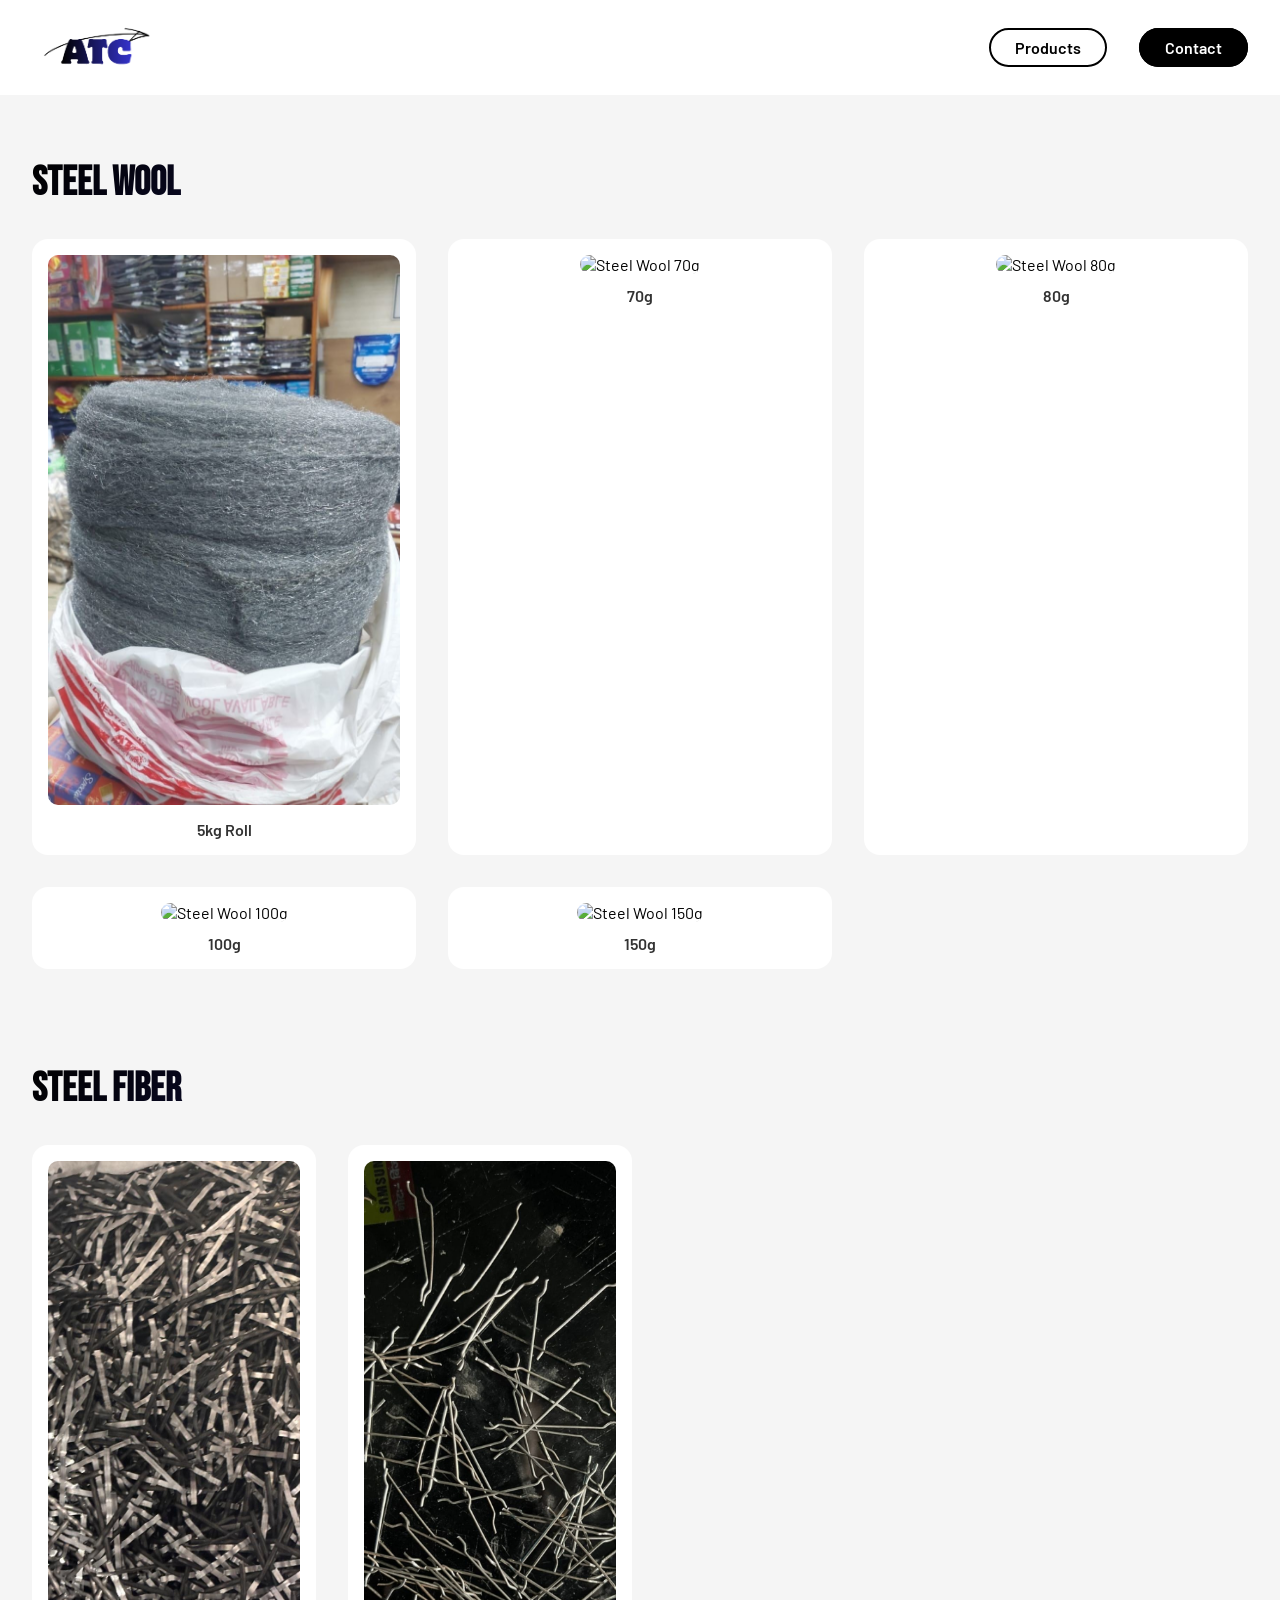
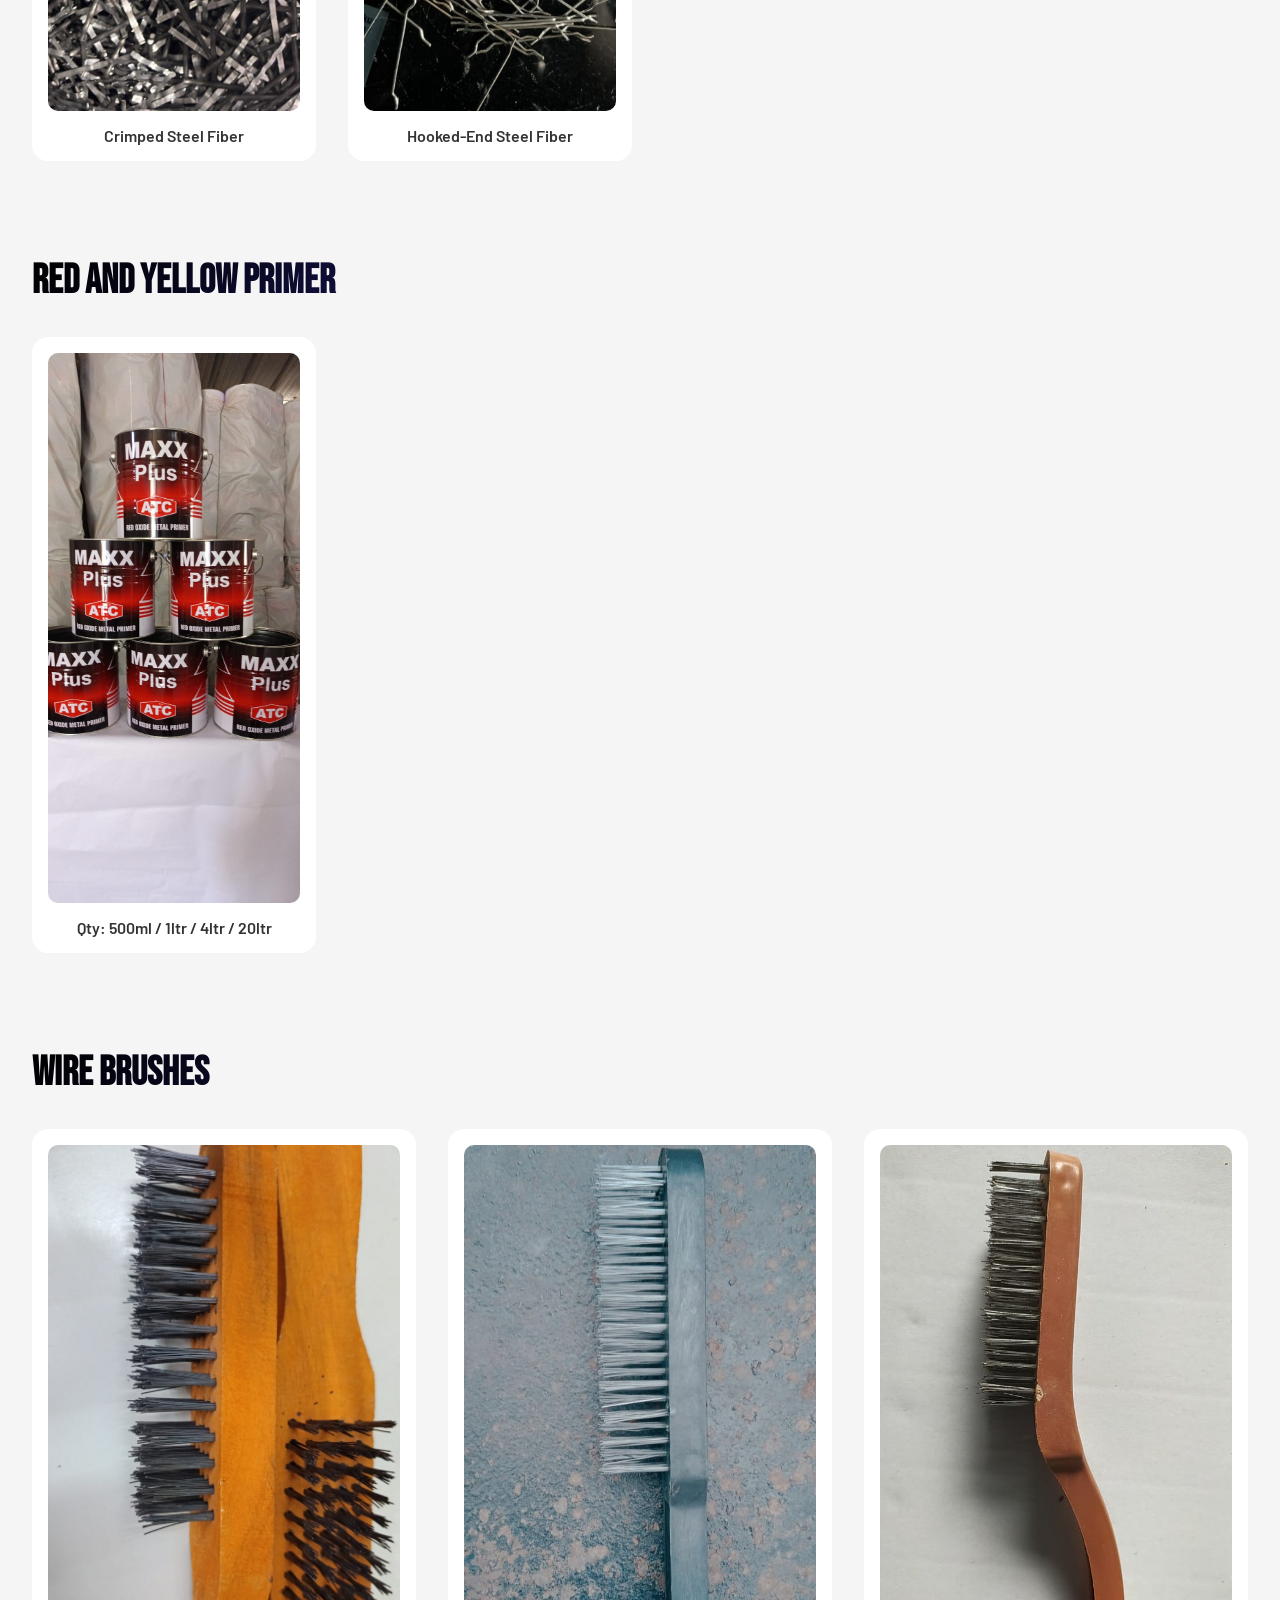
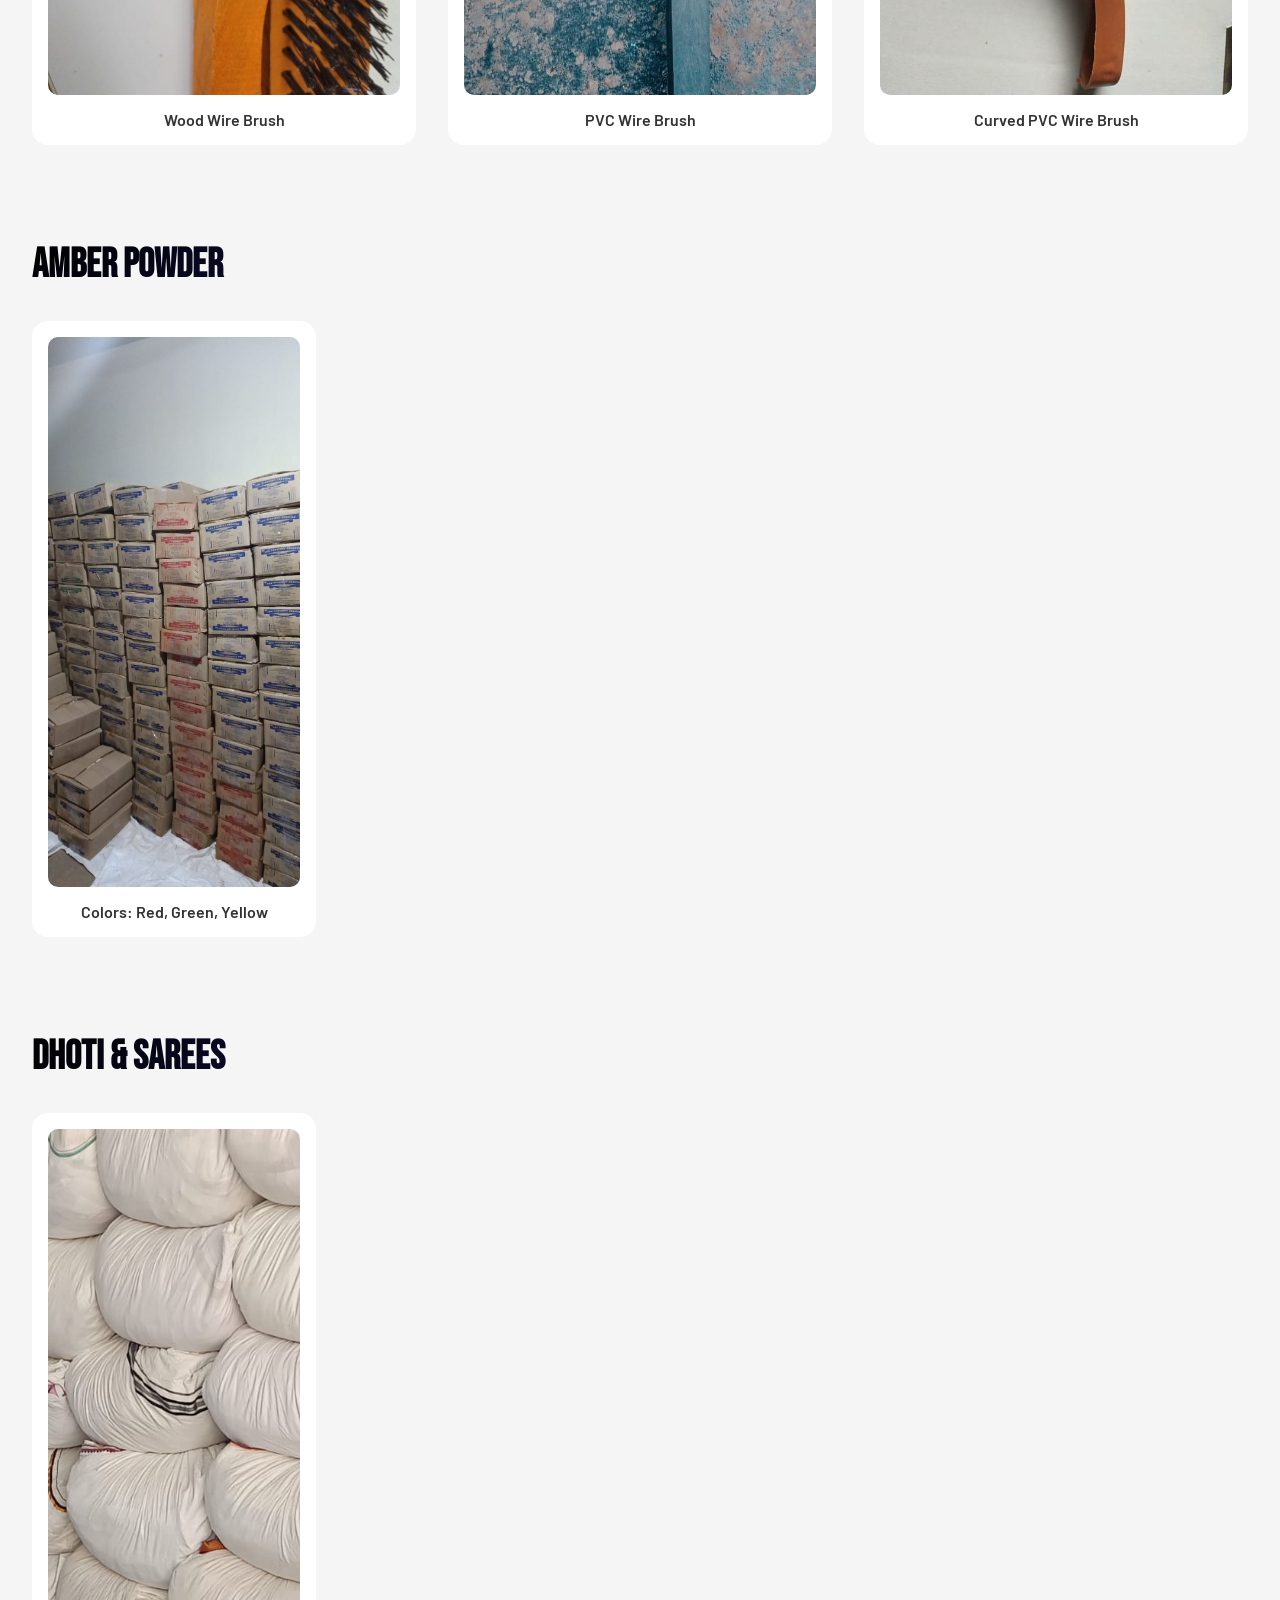
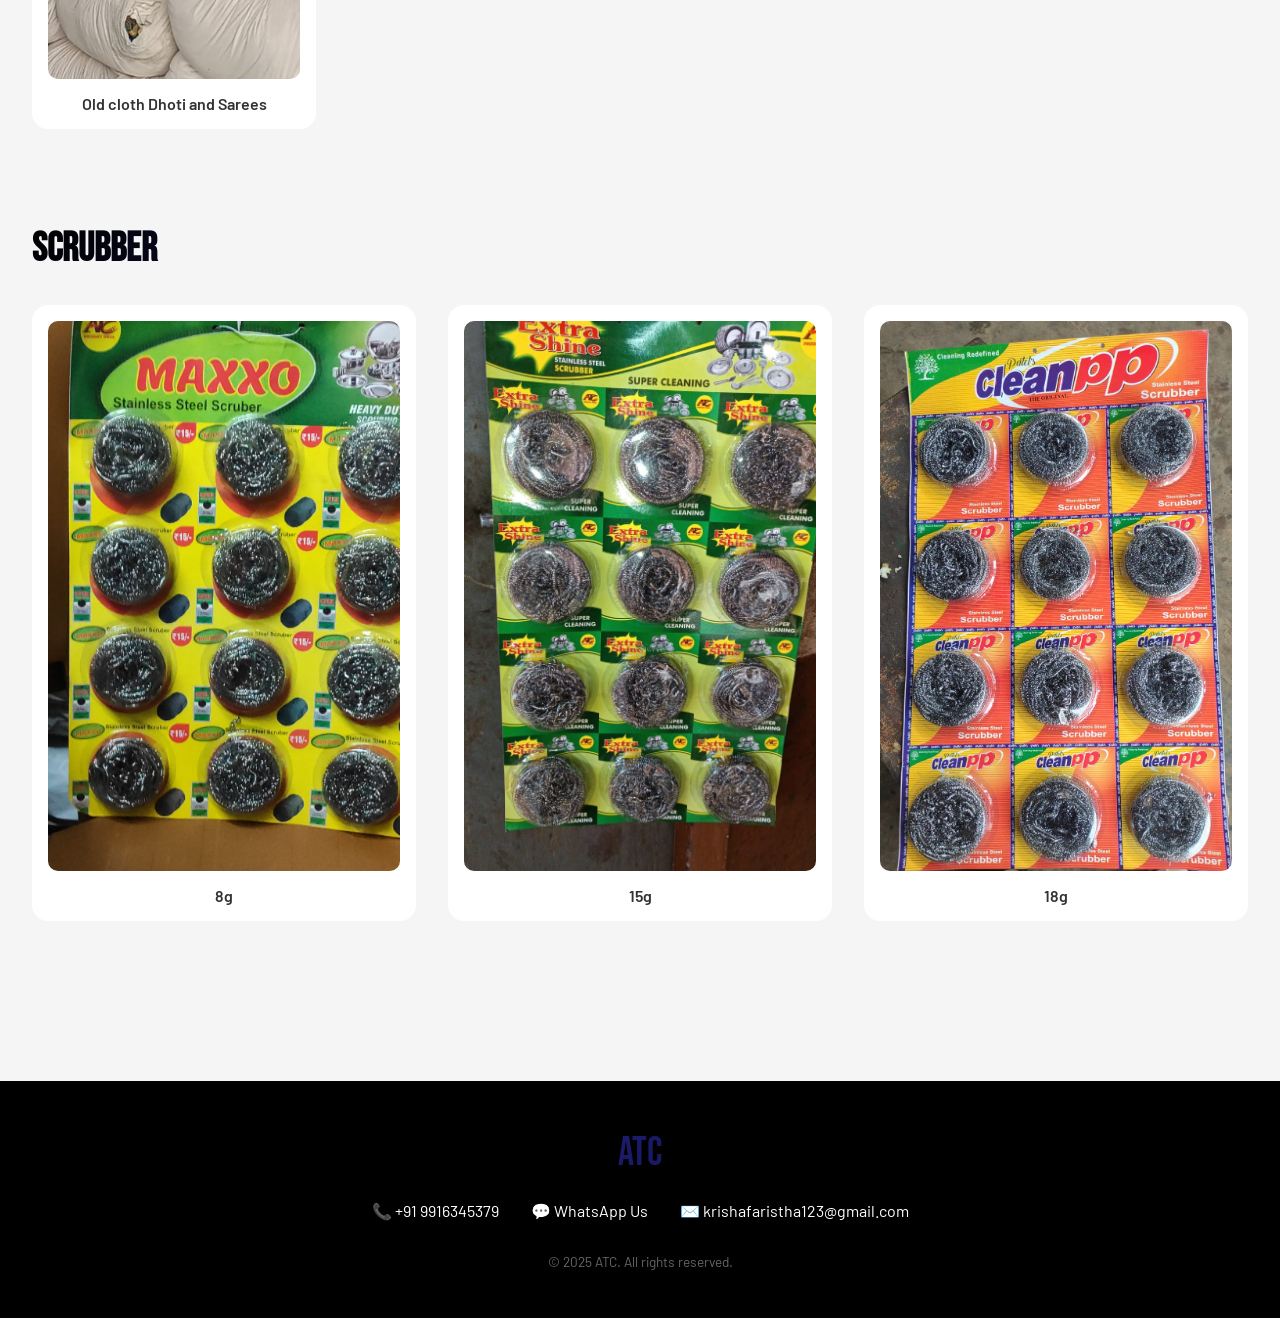
==== products/index.html @ 386e21ae "Clean URLs and SEO meta tags" ====
<!DOCTYPE html>
<html lang="en">
<head>
  <meta charset="UTF-8">
  <meta name="viewport" content="width=device-width, initial-scale=1.0">

  <!-- Primary SEO -->
  <title>ATC Products - Steel Wool, Steel Fiber, Scrubbers & More | Bengaluru</title>
  <meta name="description" content="Browse ATC's full product catalogue — steel wool (70g to 5kg), crimped and hooked-end steel fiber, scrubbers, wire brushes, primer and more. Manufacturer and supplier based in Bengaluru, India.">
  <meta name="keywords" content="steel wool 5kg roll, steel wool 70g, crimped steel fiber Bengaluru, hooked end steel fiber India, scrubber supplier, wire brush manufacturer Bengaluru, red yellow primer India, amber powder, ATC products">
  <meta name="author" content="ATC Bengaluru">
  <meta name="robots" content="index, follow">

  <!-- Open Graph -->
  <meta property="og:title" content="ATC Products - Steel Wool, Steel Fiber & Industrial Supplies">
  <meta property="og:description" content="Full product catalogue from ATC Bengaluru — steel wool, steel fiber, scrubbers, wire brushes, primer and more.">
  <meta property="og:type" content="website">
  <meta property="og:locale" content="en_IN">

  <!-- Fonts -->
  <link href="https://fonts.googleapis.com/css2?family=Barlow:wght@400;600&family=Bebas+Neue&display=swap" rel="stylesheet">
  <link rel="stylesheet" href="../mainstyle.css">
</head>
<body>

  <nav class="navbar">
    <a href="/" class="logo-link">
      <img src="../assests/images/atcss.png" alt="ATC Bengaluru Logo" class="logo">
    </a>
    <ul class="nav-links">
      <li><a href="/products/" class="outline-btn">Products</a></li>
      <li><a href="/#footer" class="contact-btn">Contact</a></li>
    </ul>
  </nav>

  <main class="catalogue">

    <!-- STEEL WOOL -->
    <section class="product-section">
      <h2 class="section-title">Steel Wool</h2>
      <div class="product-grid">

        <div class="product-card">
          <img src="../assests/images/SteelWool5kg.jpeg" alt="Steel Wool 5kg Roll Bengaluru">
          <p>5kg Roll</p>
        </div>

        <div class="product-card">
          <img src="../assests/images/steel70g.jpeg" alt="Steel Wool 70g">
          <p>70g</p>
        </div>

        <div class="product-card">
          <img src="../assests/images/steel80g.jpeg" alt="Steel Wool 80g">
          <p>80g</p>
        </div>

        <div class="product-card">
          <img src="../assests/images/steel100g.jpeg" alt="Steel Wool 100g">
          <p>100g</p>
        </div>

        <div class="product-card">
          <img src="../assests/images/steel150g.jpeg" alt="Steel Wool 150g">
          <p>150g</p>
        </div>

      </div>
    </section>

    <!-- STEEL FIBER -->
    <section class="product-section">
      <h2 class="section-title">Steel Fiber</h2>
      <div class="product-grid fiber-grid">

        <div class="product-card">
          <img src="../assests/images/img3.jpeg" alt="Crimped Steel Fiber Bengaluru">
          <p>Crimped Steel Fiber</p>
        </div>

        <div class="product-card">
          <img src="../assests/images/HookedEnd.jpeg" alt="Hooked-End Steel Fiber India">
          <p>Hooked-End Steel Fiber</p>
        </div>

      </div>
    </section>

    <!-- PRIMER -->
    <section class="product-section">
      <h2 class="section-title">Red and Yellow Primer</h2>
      <div class="product-grid fiber-grid">

        <div class="product-card">
          <img src="../assests/images/Primer.jpeg" alt="Red Yellow Primer 500ml 1ltr 4ltr 20ltr">
          <p>Qty: 500ml / 1ltr / 4ltr / 20ltr</p>
        </div>

      </div>
    </section>

    <!-- WIRE BRUSHES -->
    <section class="product-section">
      <h2 class="section-title">Wire Brushes</h2>
      <div class="product-grid">

        <div class="product-card">
          <img src="../assests/images/WoodWireBrush.jpeg" alt="Wood Wire Brush India">
          <p>Wood Wire Brush</p>
        </div>

        <div class="product-card">
          <img src="../assests/images/PVCBrush.jpeg" alt="PVC Wire Brush Bengaluru">
          <p>PVC Wire Brush</p>
        </div>

        <div class="product-card">
          <img src="../assests/images/PvcCurve.jpeg" alt="Curved PVC Wire Brush">
          <p>Curved PVC Wire Brush</p>
        </div>

      </div>
    </section>

    <!-- AMBER POWDER -->
    <section class="product-section">
      <h2 class="section-title">Amber Powder</h2>
      <div class="product-grid fiber-grid">

        <div class="product-card">
          <img src="../assests/images/WhatsApp Image 2026-04-05 at 11.07.22 PM.jpeg" alt="Amber Powder Red Green Yellow">
          <p>Colors: Red, Green, Yellow</p>
        </div>

      </div>
    </section>

    <!-- DHOTI & SAREES -->
    <section class="product-section">
      <h2 class="section-title">Dhoti & Sarees</h2>
      <div class="product-grid fiber-grid">

        <div class="product-card">
          <img src="../assests/images/Dhoti.jpeg" alt="Old Cloth Dhoti and Sarees">
          <p>Old cloth Dhoti and Sarees</p>
        </div>

      </div>
    </section>

    <!-- SCRUBBER -->
    <section class="product-section">
      <h2 class="section-title">Scrubber</h2>
      <div class="product-grid">

        <div class="product-card">
          <img src="../assests/images/Scrubber8g.jpeg" alt="Scrubber 8g">
          <p>8g</p>
        </div>

        <div class="product-card">
          <img src="../assests/images/Scrubber15g.jpeg" alt="Scrubber 15g">
          <p>15g</p>
        </div>

        <div class="product-card">
          <img src="../assests/images/Scrubber18g.jpeg" alt="Scrubber 18g">
          <p>18g</p>
        </div>

      </div>
    </section>

  </main>

  <footer id="footer">
    <div class="footer-content">
      <p class="footer-brand">ATC</p>
      <div class="footer-contacts">
        <a href="tel:+919916345379">📞 +91 9916345379</a>
        <a href="https://wa.me/919916345379">💬 WhatsApp Us</a>
        <a href="mailto:krishafaristha123@gmail.com">✉️ krishafaristha123@gmail.com</a>
      </div>
      <p class="footer-bottom">© 2025 ATC. All rights reserved.</p>
    </div>
  </footer>

</body>
</html>
---- mainstyle.css ----
/* ================================
   BASE
================================ */
* {
  box-sizing: border-box;
  margin: 0;
  padding: 0;
}

body {
  min-height: 100vh;
  display: flex;
  flex-direction: column;
  font-family: 'Barlow', sans-serif;
  background-color: #f5f5f5;
}

/* ================================
   NAVBAR
================================ */
.navbar {
  display: flex;
  align-items: center;
  justify-content: space-between;
  padding: 1rem 2rem;
  position: sticky;
  top: 0;
  background-color: #ffffff;
  z-index: 100;
}

.logo {
  height: 60px;
  width: auto;
}

.nav-links {
  display: flex;
  gap: 2rem;
  list-style: none;
}

.nav-links a {
  text-decoration: none;
  color: #333333;
  font-family: 'Barlow', sans-serif;
  font-size: 1rem;
  font-weight: 600;
}

/* Filled button - Contact */
.nav-links a.contact-btn {
  color: #ffffff;
  background-color: #000000;
  padding: 0.5rem 1.5rem;
  border-radius: 25px;
  border: 2px solid #000000;
  transition: all 0.3s ease;
}

.nav-links a.contact-btn:hover {
  background: linear-gradient(135deg, #000000, #3533cd);
  border-color: #3533cd;
}

.nav-links a.contact-btn:active {
  background: linear-gradient(135deg, #000000, #3533cd);
  border-color: #3533cd;
  transform: scale(0.96);
}

/* Outline button - Products */
.nav-links a.outline-btn {
  color: #000000;
  background: transparent;
  padding: 0.5rem 1.5rem;
  border-radius: 25px;
  border: 2px solid #000000;
  transition: all 0.3s ease;
}

.nav-links a.outline-btn:hover {
  background: linear-gradient(135deg, #000000, #3533cd);
  border-color: #3533cd;
  color: #ffffff;
}

.nav-links a.outline-btn:active {
  transform: scale(0.96);
}

/* ================================
   ABOUT PAGE
================================ */
main {
  flex: 1;
  display: flex;
  align-items: center;
  justify-content: center;
  padding: 4rem 2rem;
}

.about-card {
  background: #ffffff;
  border-radius: 20px;
  padding: 4rem;
  position: relative;
  width: 85%;
}

.about-card::before {
  content: '';
  position: absolute;
  inset: -3px;
  border-radius: 23px;
  background: linear-gradient(135deg, #000000, #3533cd);
  z-index: -1;
}

.about-card h2 {
  font-family: 'Bebas Neue', sans-serif;
  font-size: 4rem;
  letter-spacing: 2px;
  margin-bottom: 2rem;
  background: linear-gradient(135deg, #000000, #3533cd);
  -webkit-background-clip: text;
  -webkit-text-fill-color: transparent;
}

.about-card p {
  font-size: 1.2rem;
  line-height: 2;
  color: #333333;
  margin-bottom: 1.5rem;
}

/* ================================
   PRODUCTS PAGE
================================ */
main.catalogue {
  display: block;
  padding: 4rem 2rem;
}

.product-section {
  margin-bottom: 6rem;
}

.section-title {
  font-family: 'Bebas Neue', sans-serif;
  font-size: 2.5rem;
  margin-bottom: 2rem;
  background: linear-gradient(135deg, #000000, #3533cd);
  -webkit-background-clip: text;
  -webkit-text-fill-color: transparent;
  display: block;
}

/* 3 column grid */
.product-grid {
  display: grid;
  grid-template-columns: repeat(3, 1fr);
  gap: 2rem;
}

/* 2 column grid */
.fiber-grid {
  grid-template-columns: repeat(2, 1fr);
  max-width: 600px;
}

.product-card {
  background: #ffffff;
  border-radius: 16px;
  padding: 1rem;
  text-align: center;
  position: relative;
  transition: transform 0.3s ease;
}

.product-card:hover {
  transform: translateY(-4px);
}

/* Uniform image height */
.product-card img {
  width: 100%;
  height: 550px;
  object-fit: cover;
  border-radius: 10px;
  margin-bottom: 0.75rem;
}

.product-card p {
  font-family: 'Barlow', sans-serif;
  font-weight: 600;
  font-size: 1rem;
  color: #333333;
}

/* ================================
   FOOTER
================================ */
footer {
  background: #000000;
  padding: 3rem 2rem;
  text-align: center;
  color: #ffffff;
}

.footer-brand {
  font-family: 'Bebas Neue', sans-serif;
  font-size: 2.5rem;
  background: linear-gradient(135deg, #3533cd, #000000);
  -webkit-background-clip: text;
  -webkit-text-fill-color: transparent;
  margin-bottom: 1.5rem;
}

.footer-contacts {
  display: flex;
  justify-content: center;
  gap: 2rem;
  flex-wrap: wrap;
  margin-bottom: 2rem;
}

.footer-contacts a {
  color: #ffffff;
  text-decoration: none;
  font-family: 'Barlow', sans-serif;
  font-size: 1rem;
  transition: color 0.3s ease;
}

.footer-contacts a:hover {
  color: #3533cd;
}

.footer-bottom {
  color: #666666;
  font-size: 0.85rem;
  font-family: 'Barlow', sans-serif;
}

/* ================================
   MOBILE
================================ */
@media (max-width: 768px) {

  /* Navbar */
  .navbar {
    padding: 0.75rem 1rem;
  }

  .logo {
    height: 40px;
  }

  .nav-links {
    gap: 0.75rem;
  }

  .nav-links a {
    font-size: 0.9rem;
  }

  .nav-links a.contact-btn,
  .nav-links a.outline-btn {
    padding: 0.4rem 1rem;
    font-size: 0.9rem;
  }

  /* About page */
  main {
    display: block;
    padding: 1.5rem;
  }

  .about-card {
    width: 100%;
    padding: 2rem;
  }

  .about-card h2 {
    font-size: 2.5rem;
  }

  .about-card p {
    font-size: 1rem;
    line-height: 1.8;
  }

  /* Products page */
  main.catalogue {
    padding: 2rem 1rem;
  }

  .product-grid {
    grid-template-columns: 1fr;
  }

  .fiber-grid {
    grid-template-columns: 1fr;
    max-width: 100%;
  }

  /* Footer */
  .footer-contacts {
    flex-direction: column;
    gap: 1rem;
  }

}
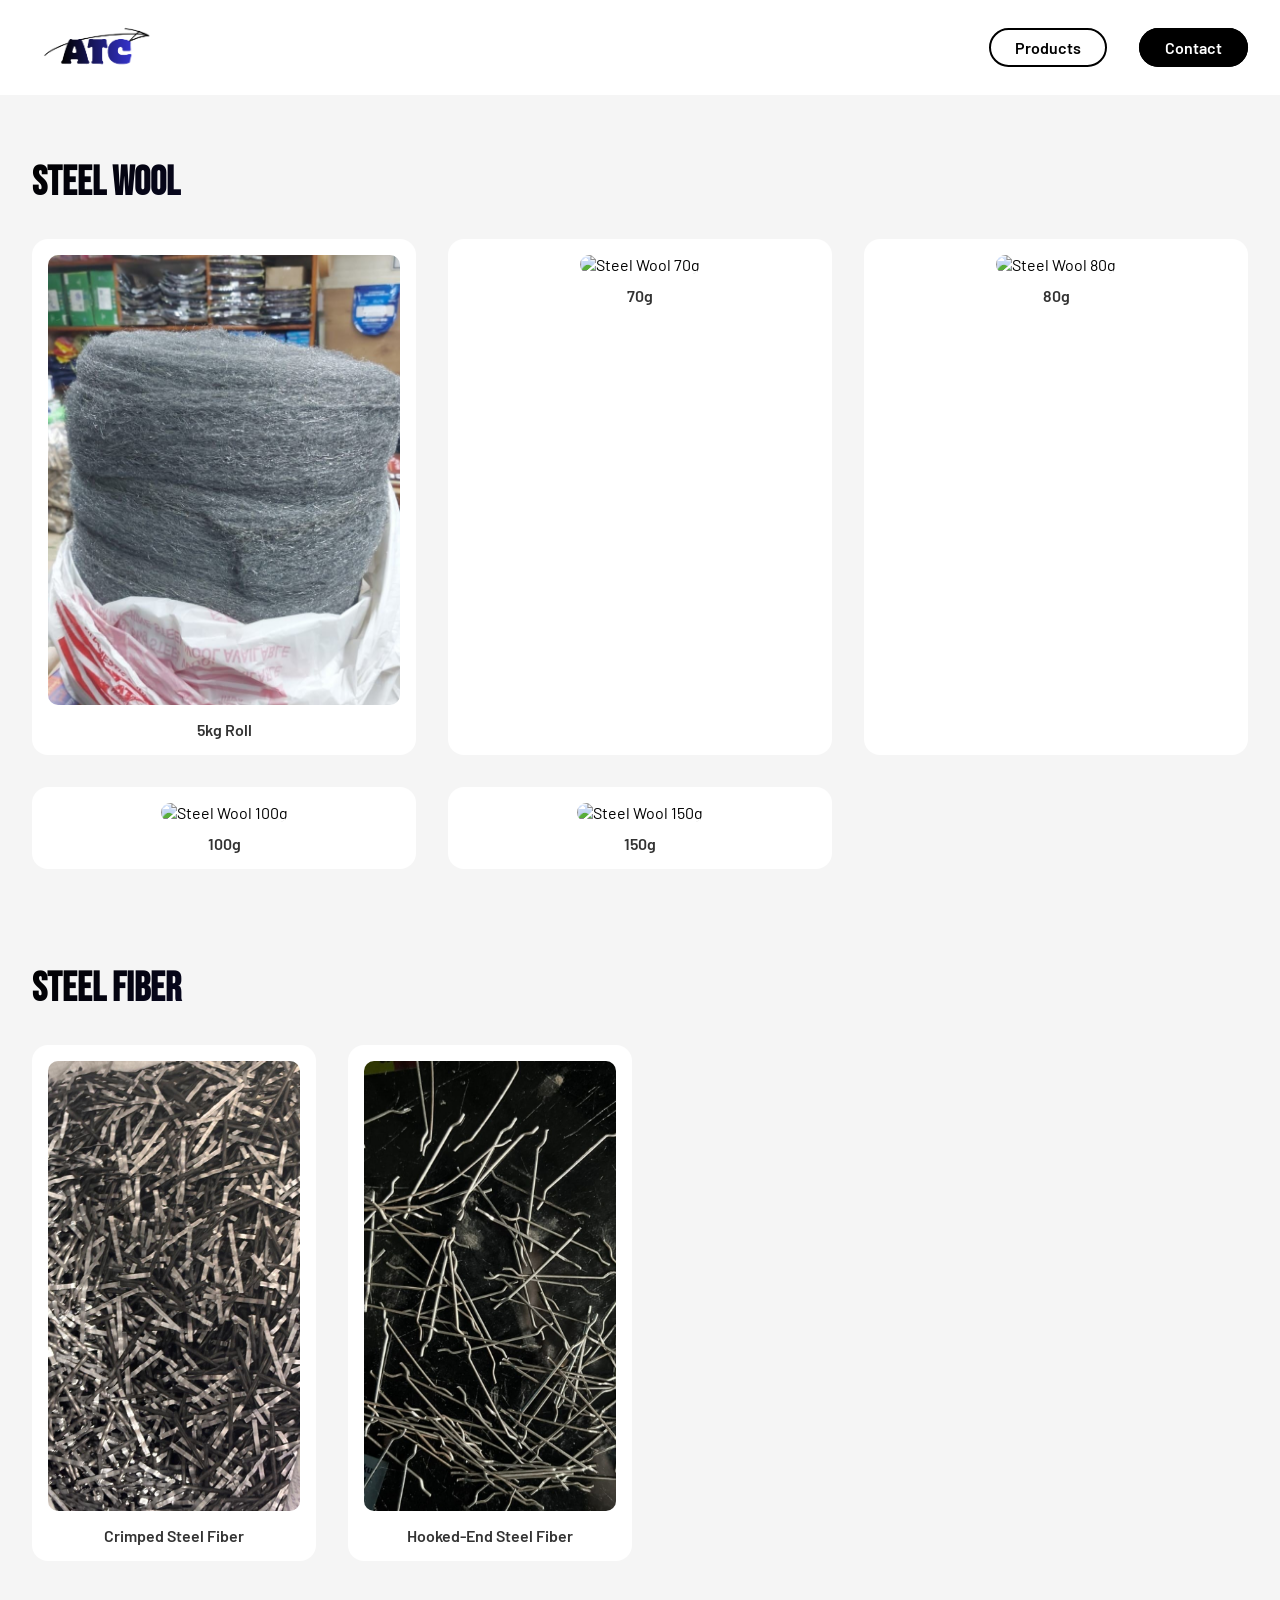
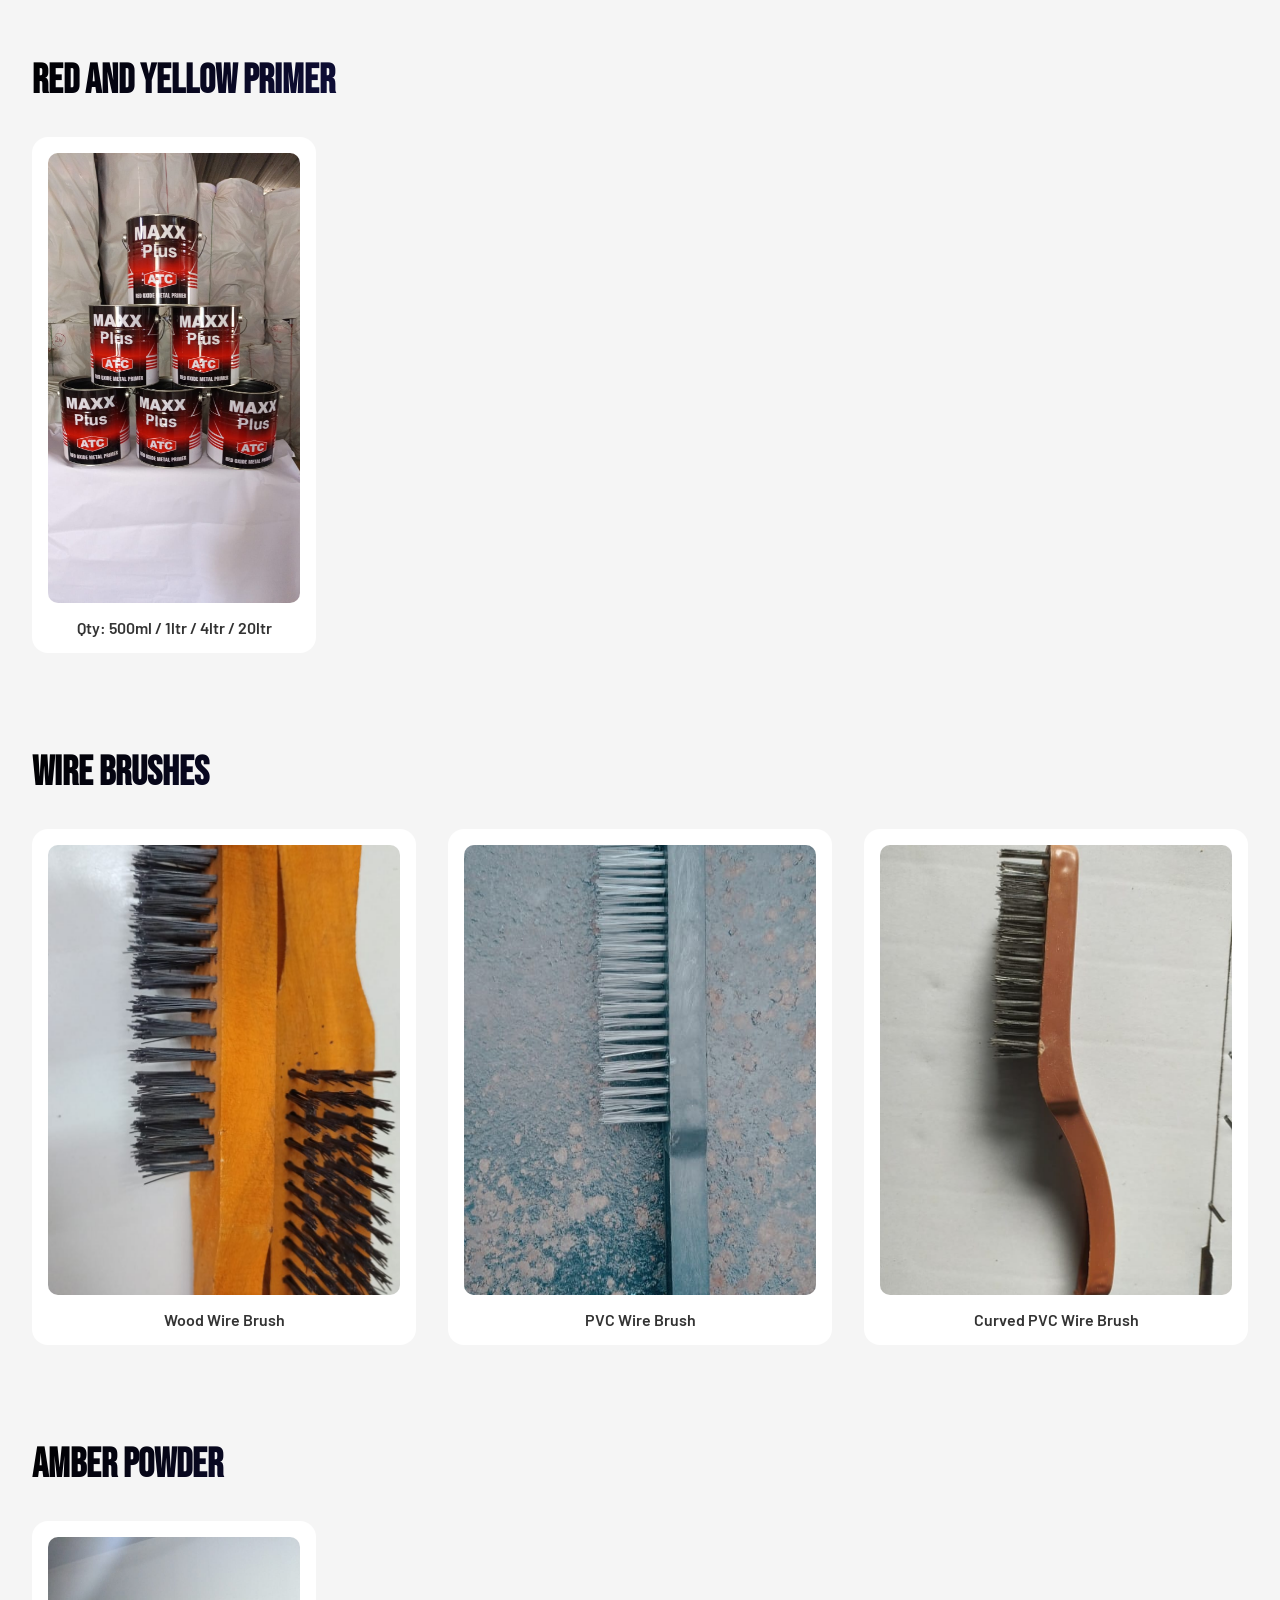
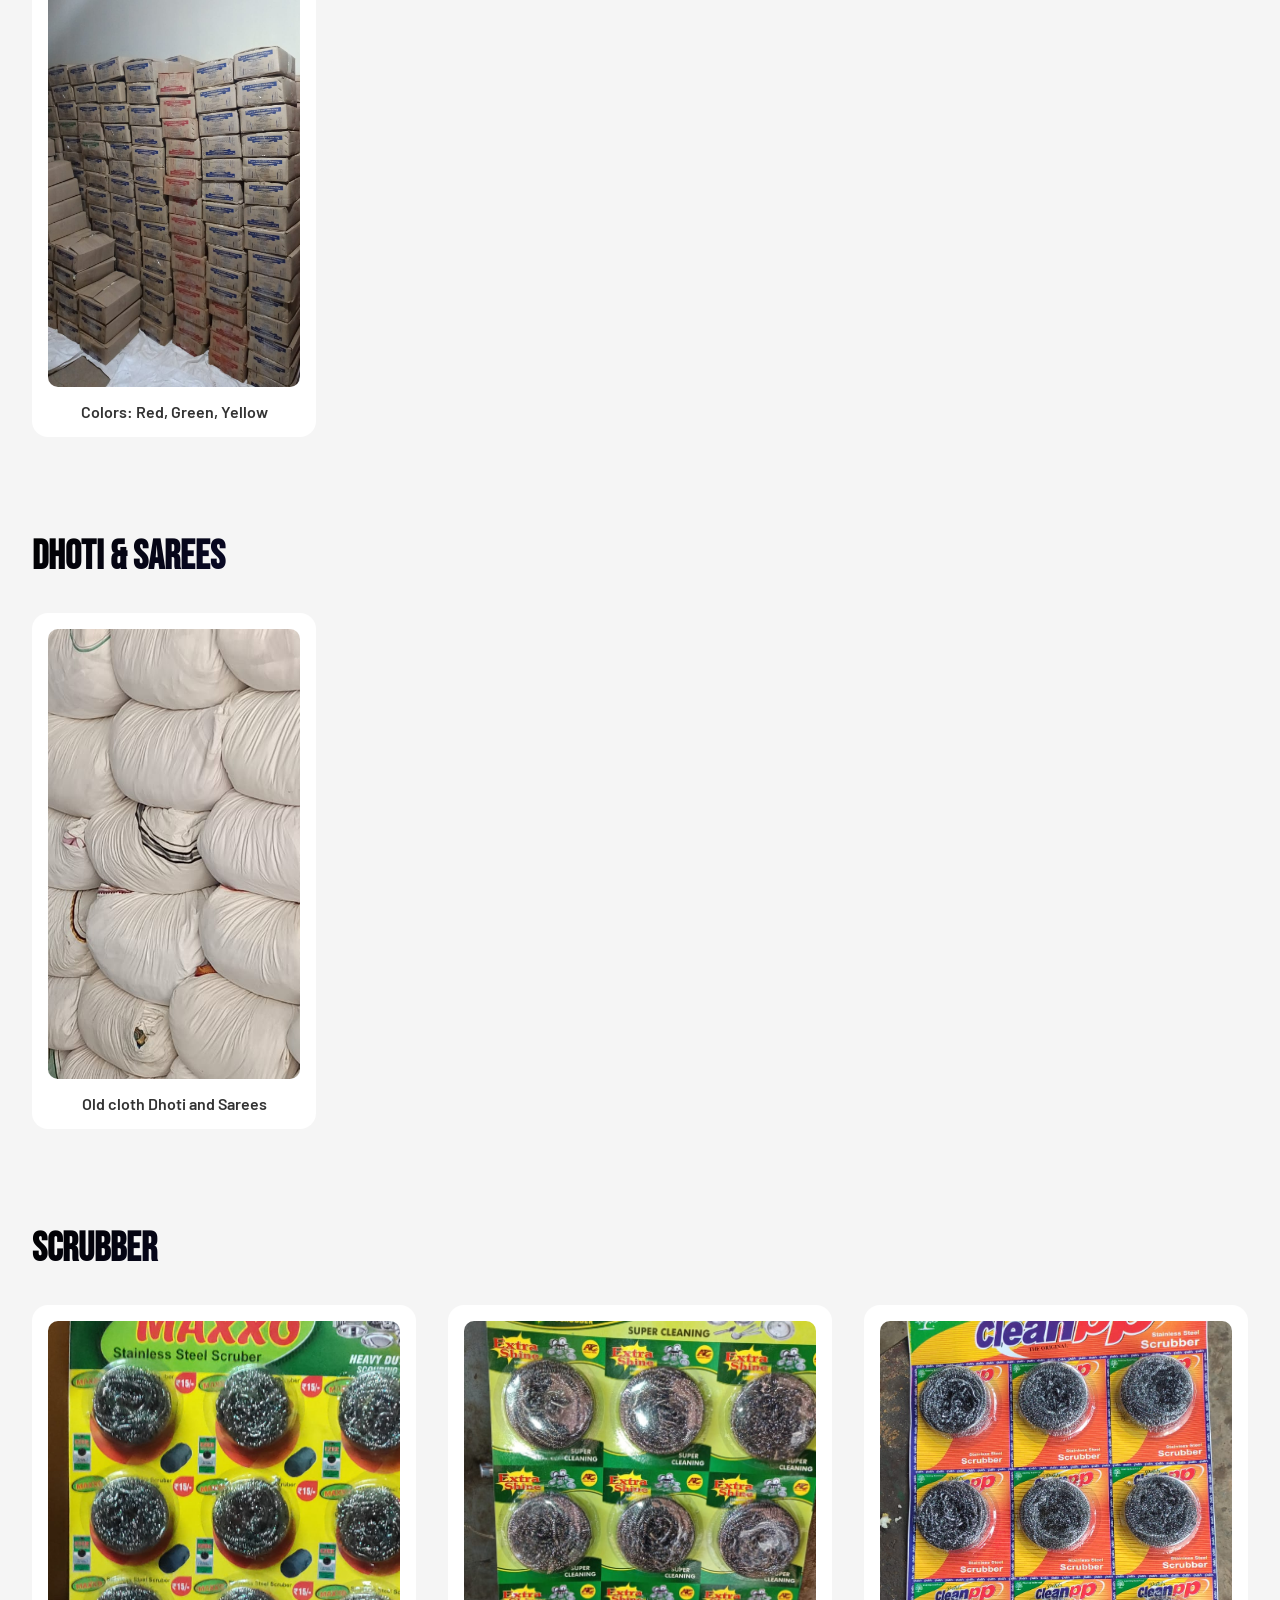
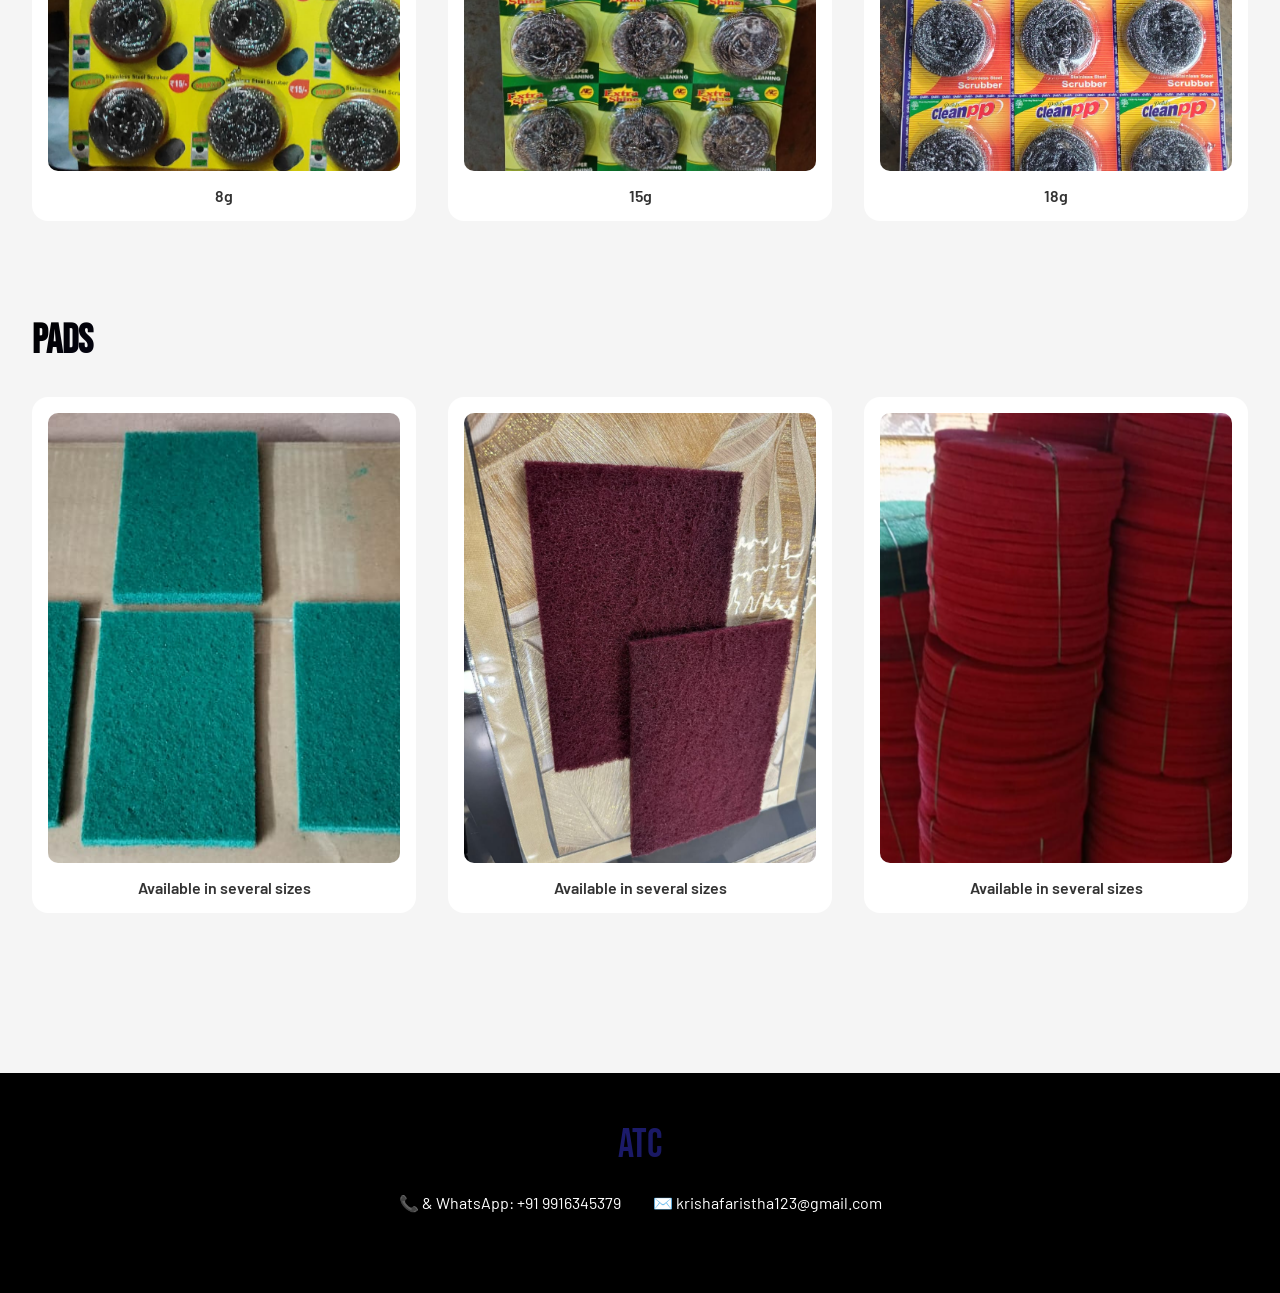
==== commit acc7d46f: "Final version ready for deployment" ====
--- a/products/index.html
+++ b/products/index.html
@@ -128,7 +128,7 @@
       <div class="product-grid fiber-grid">
 
         <div class="product-card">
-          <img src="../assests/images/WhatsApp Image 2026-04-05 at 11.07.22 PM.jpeg" alt="Amber Powder Red Green Yellow">
+          <img src="../assests/images/Amber.jpeg" alt="Amber Powder Red Green Yellow">
           <p>Colors: Red, Green, Yellow</p>
         </div>
 
@@ -170,6 +170,29 @@
 
       </div>
     </section>
+
+    <!-- GREEN PAD -->
+<section class="product-section">
+  <h2 class="section-title">Pads</h2>
+  <div class="product-grid">
+
+    <div class="product-card">
+      <img src="../assests/images/GreenPad.jpeg" alt="Green Pad Type 1">
+      <p>Available in several sizes</p>
+    </div>
+
+    <div class="product-card">
+      <img src="../assests/images/RedPad.jpeg" alt="Green Pad Type 2">
+      <p>Available in several sizes</p>
+    </div>
+
+    <div class="product-card">
+      <img src="../assests/images/RedCircleFloorPad.jpeg" alt="Green Pad Type 3">
+      <p>Available in several sizes</p>
+    </div>
+
+  </div>
+</section>
 
   </main>
 
@@ -177,11 +200,9 @@
     <div class="footer-content">
       <p class="footer-brand">ATC</p>
       <div class="footer-contacts">
-        <a href="tel:+919916345379">📞 +91 9916345379</a>
-        <a href="https://wa.me/919916345379">💬 WhatsApp Us</a>
+        <a href="tel:+919916345379">📞 & WhatsApp: +91 9916345379</a>
         <a href="mailto:krishafaristha123@gmail.com">✉️ krishafaristha123@gmail.com</a>
       </div>
-      <p class="footer-bottom">© 2025 ATC. All rights reserved.</p>
     </div>
   </footer>
 
--- a/mainstyle.css
+++ b/mainstyle.css
@@ -185,7 +185,7 @@
 /* Uniform image height */
 .product-card img {
   width: 100%;
-  height: 550px;
+  height: 450px;
   object-fit: cover;
   border-radius: 10px;
   margin-bottom: 0.75rem;
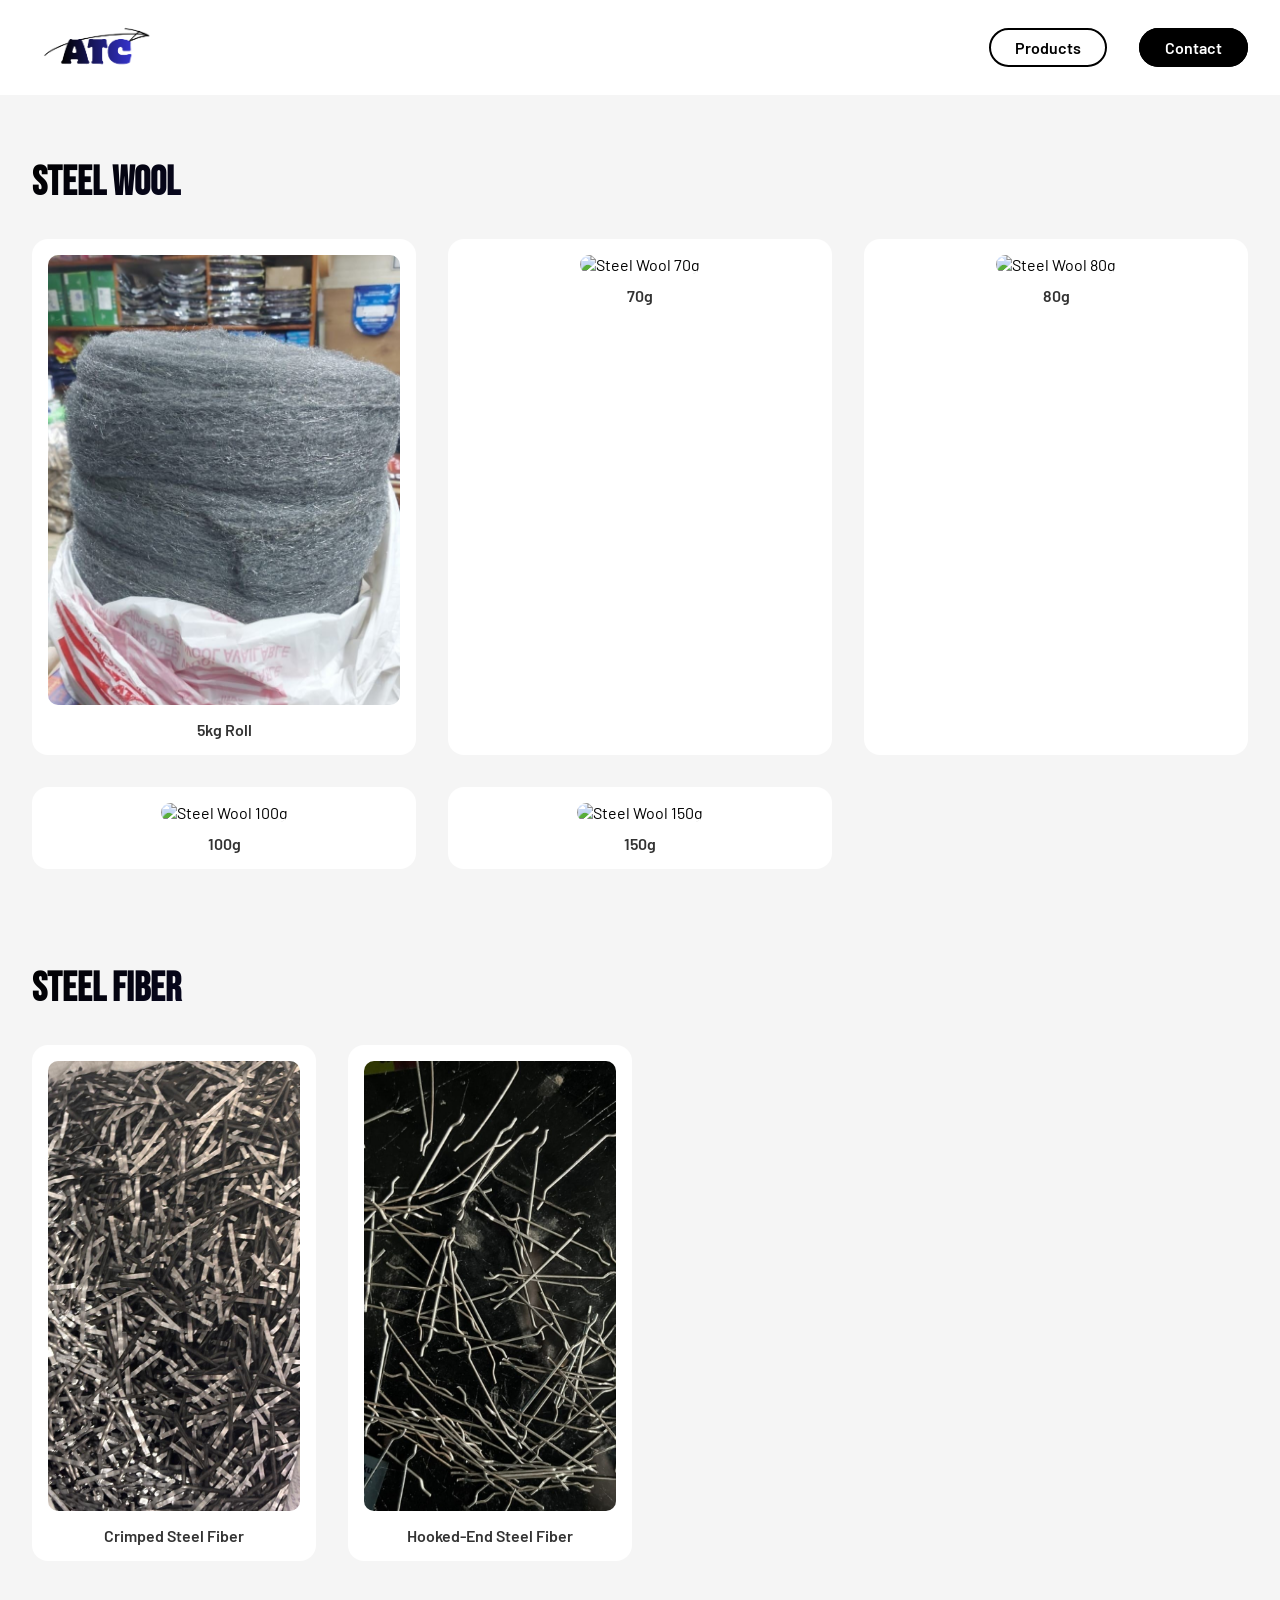
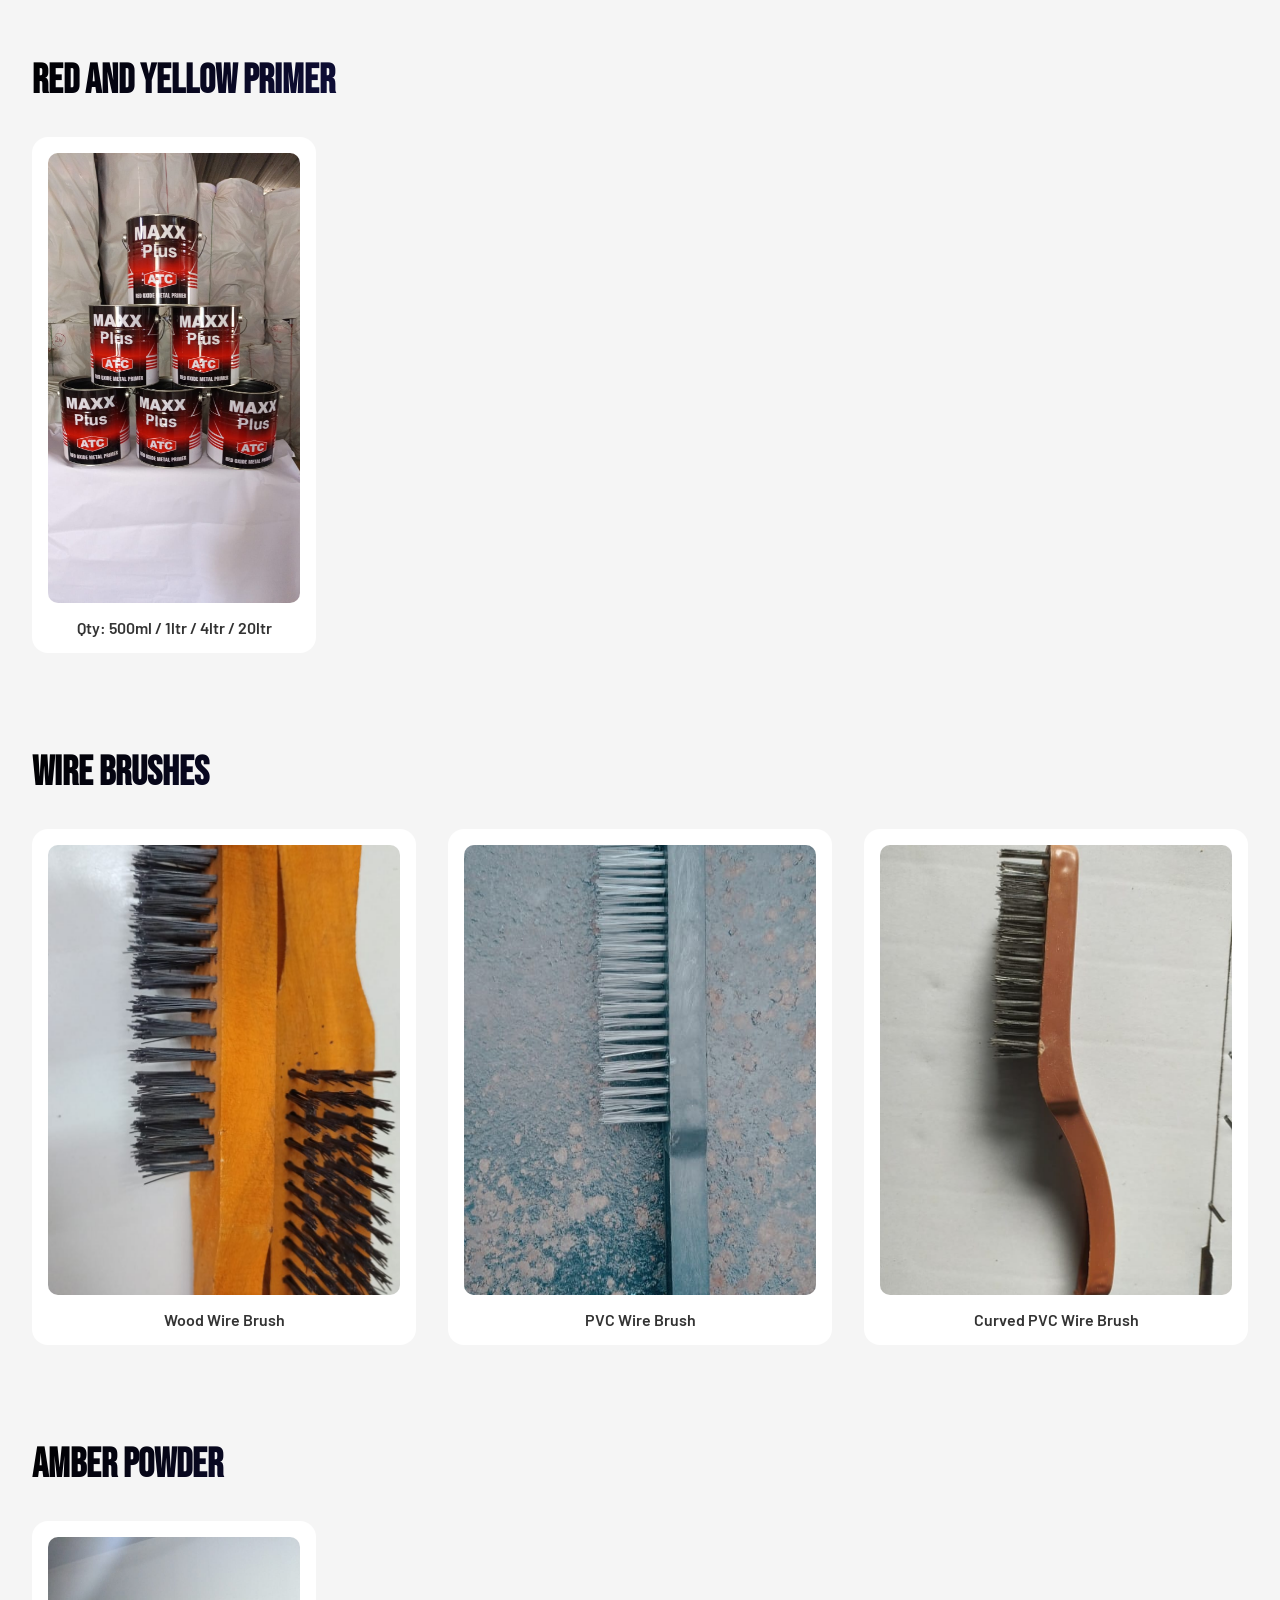
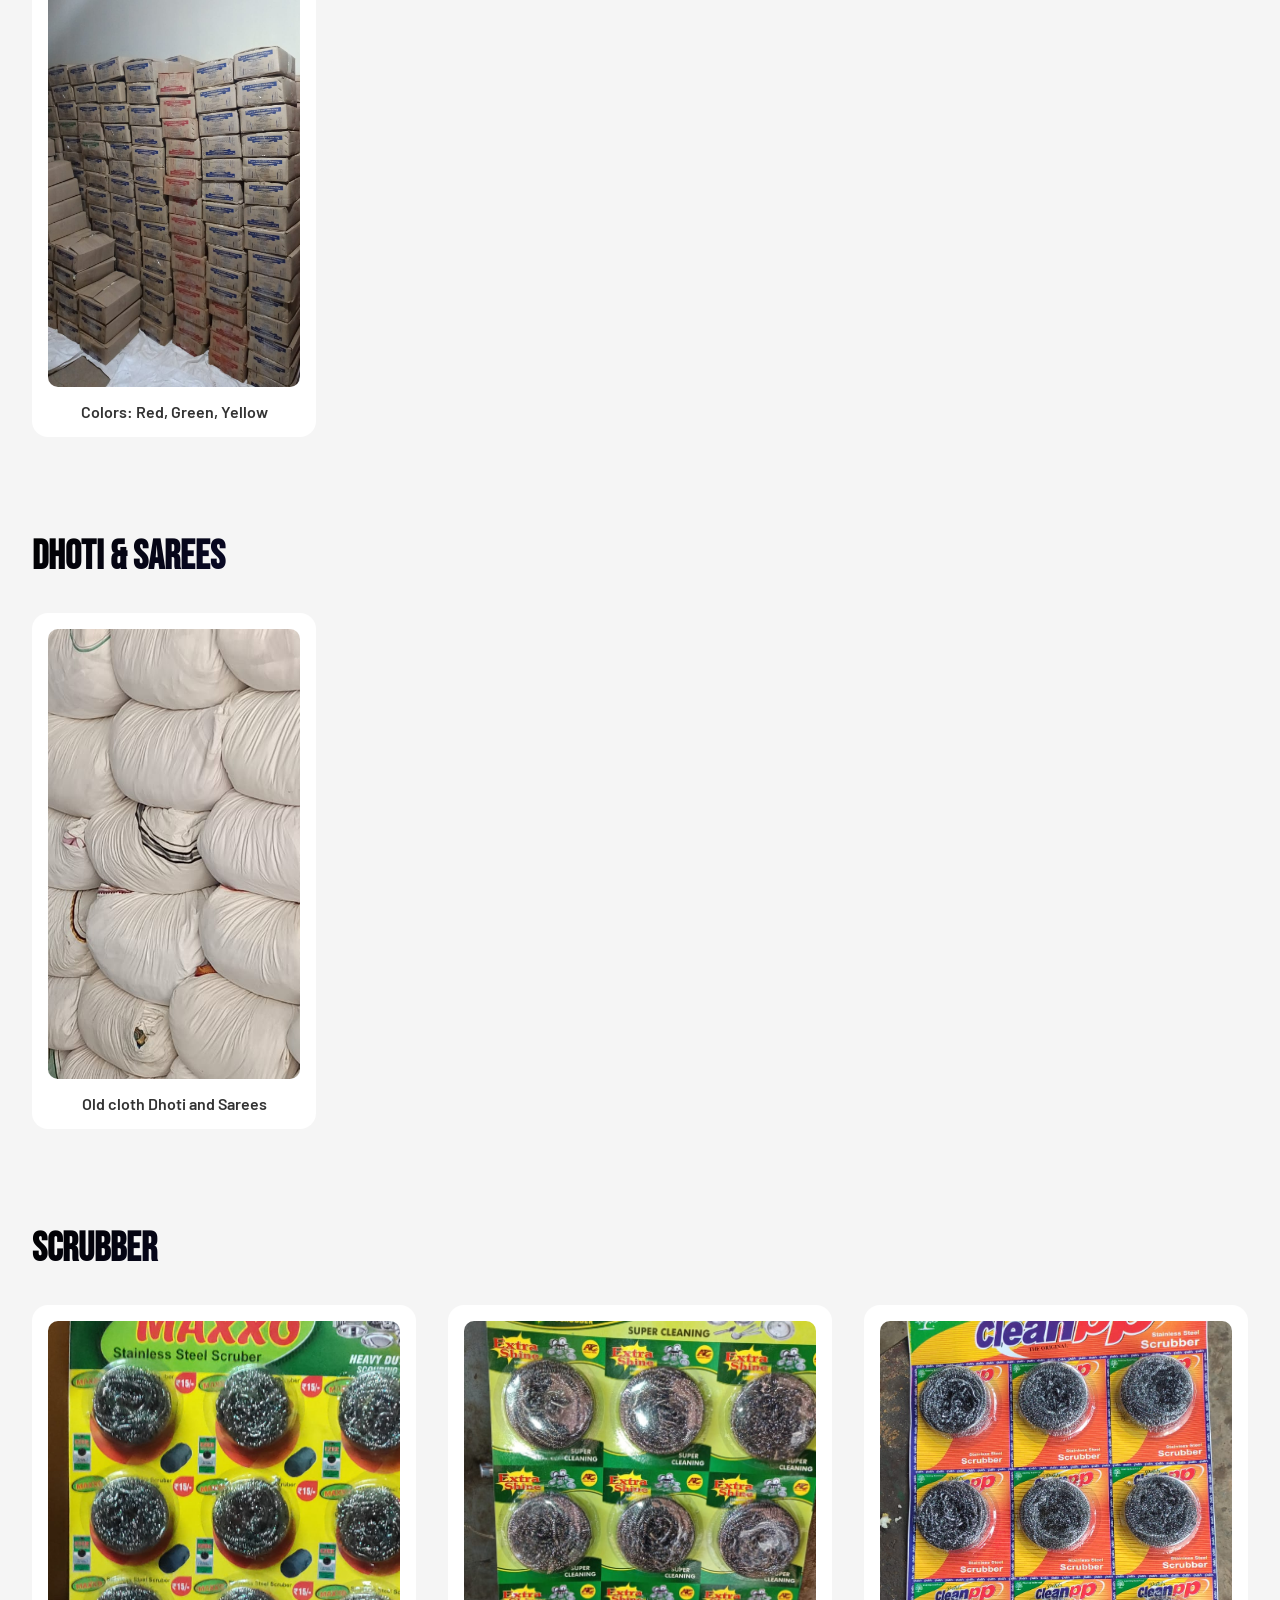
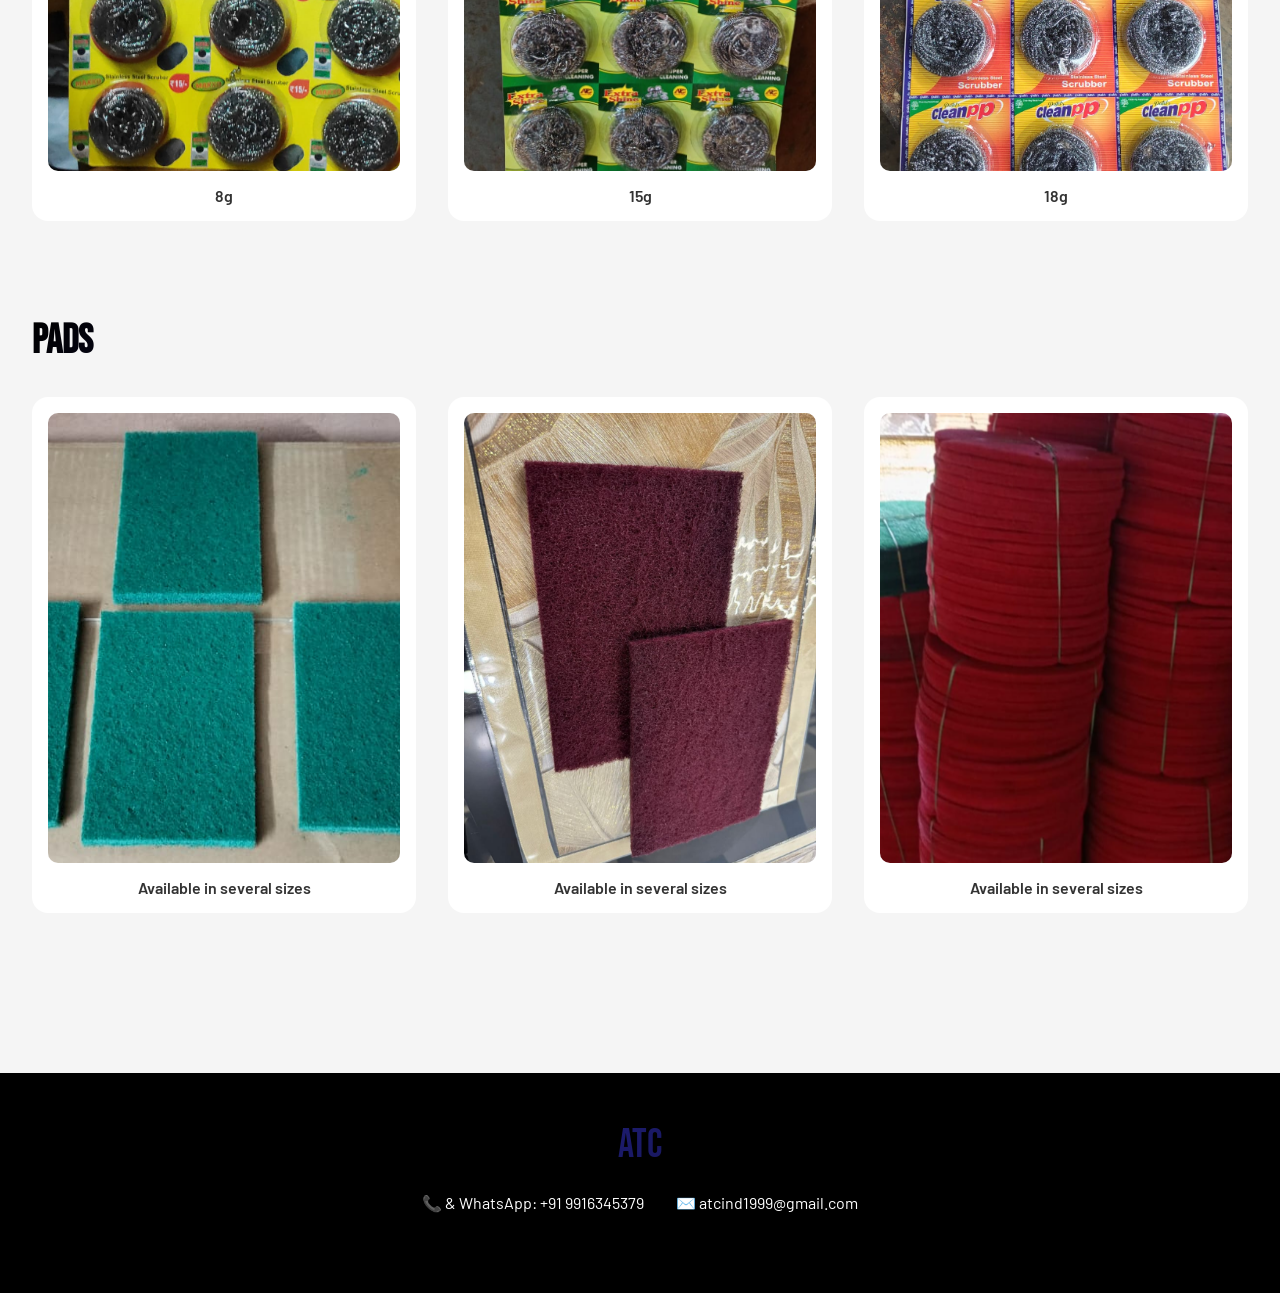
==== commit 2b45567d: "Updated email" ====
--- a/products/index.html
+++ b/products/index.html
@@ -201,7 +201,7 @@
       <p class="footer-brand">ATC</p>
       <div class="footer-contacts">
         <a href="tel:+919916345379">📞 & WhatsApp: +91 9916345379</a>
-        <a href="mailto:krishafaristha123@gmail.com">✉️ krishafaristha123@gmail.com</a>
+        <a href="mailto:atcind1999@gmail.com">✉️ atcind1999@gmail.com</a>
       </div>
     </div>
   </footer>
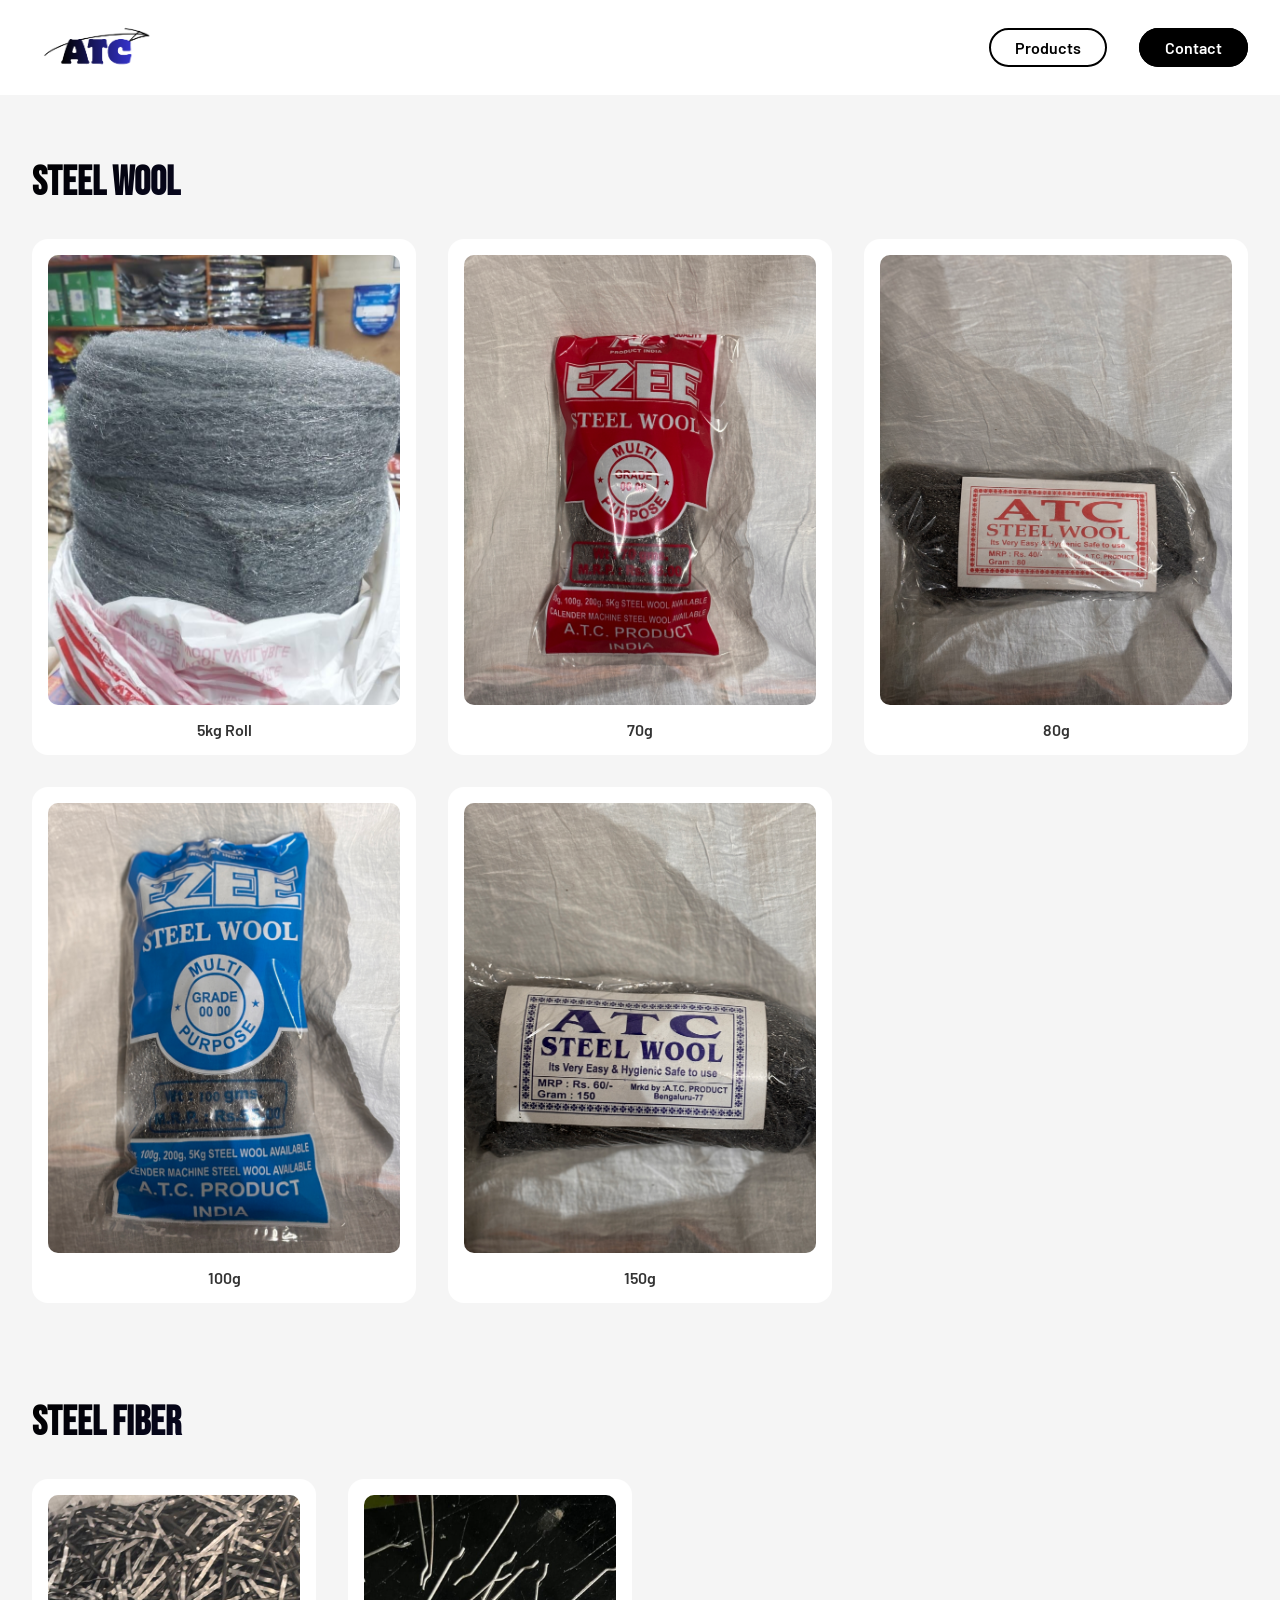
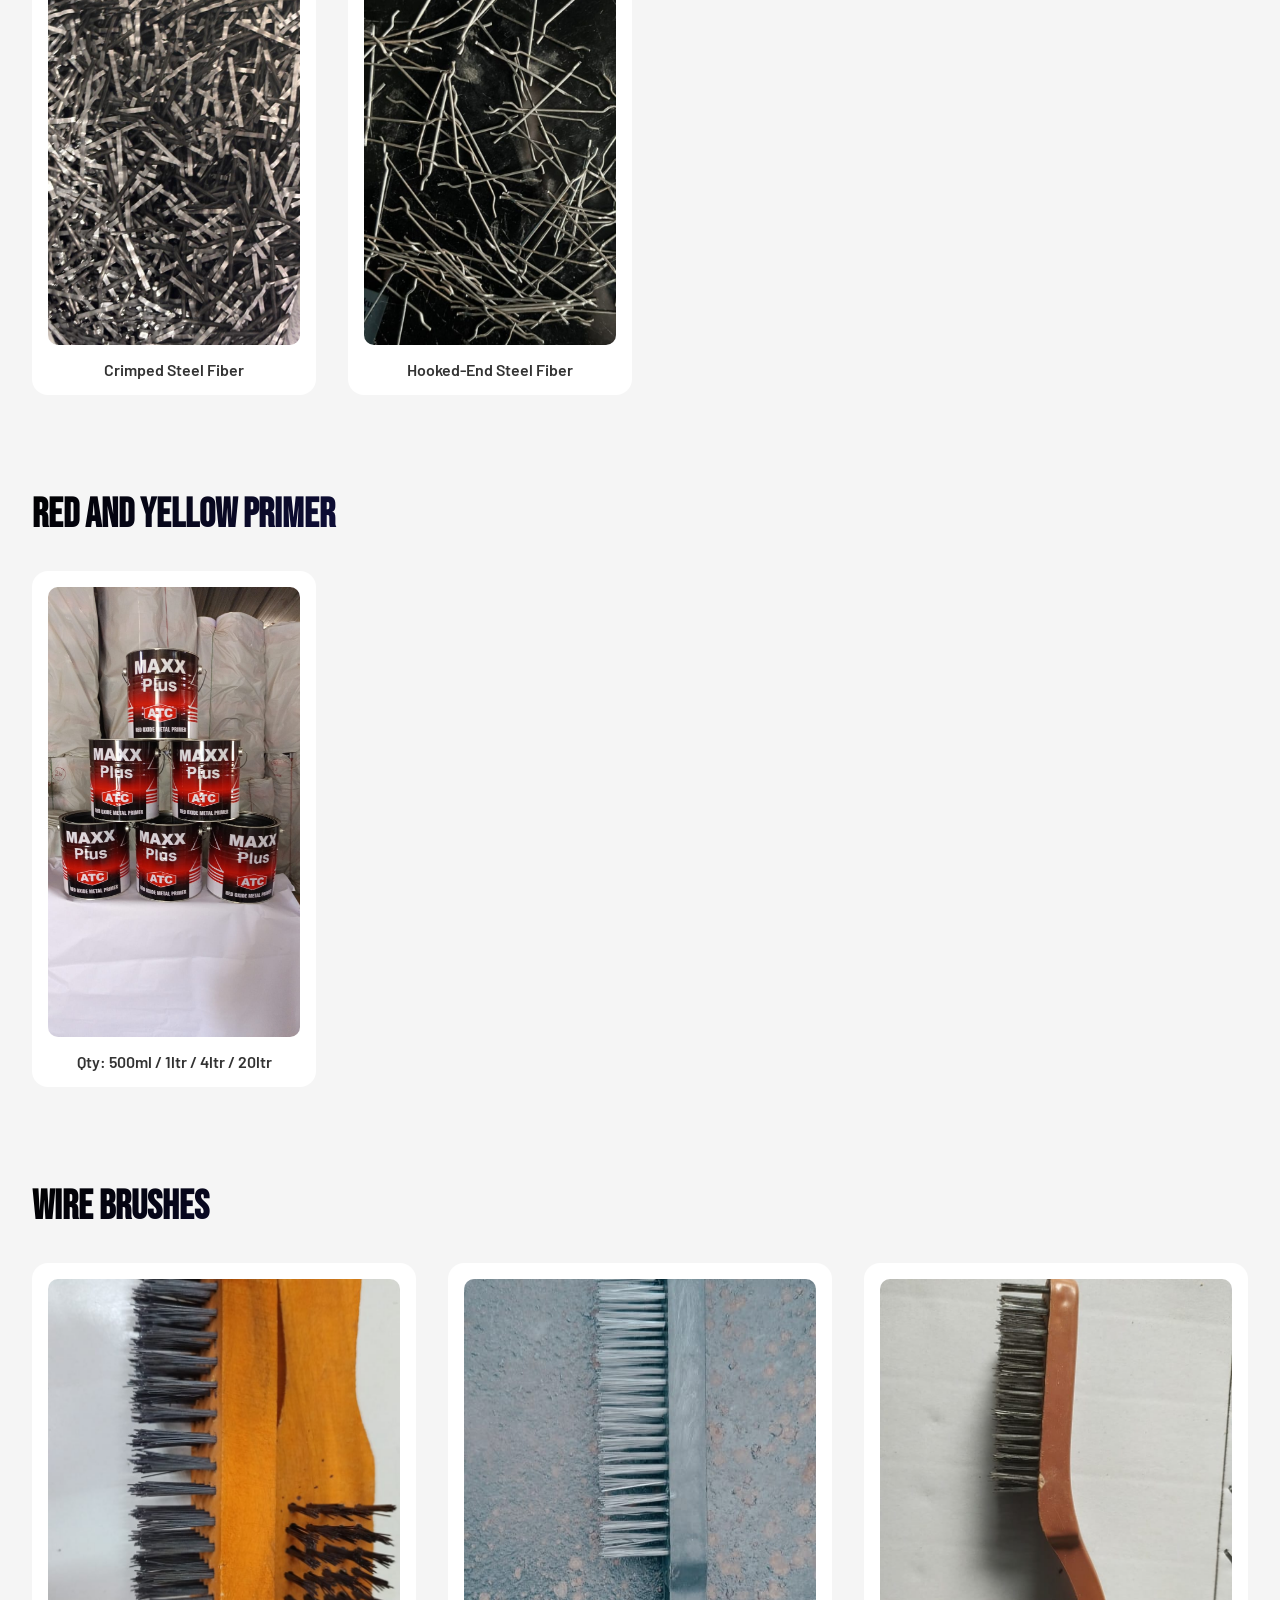
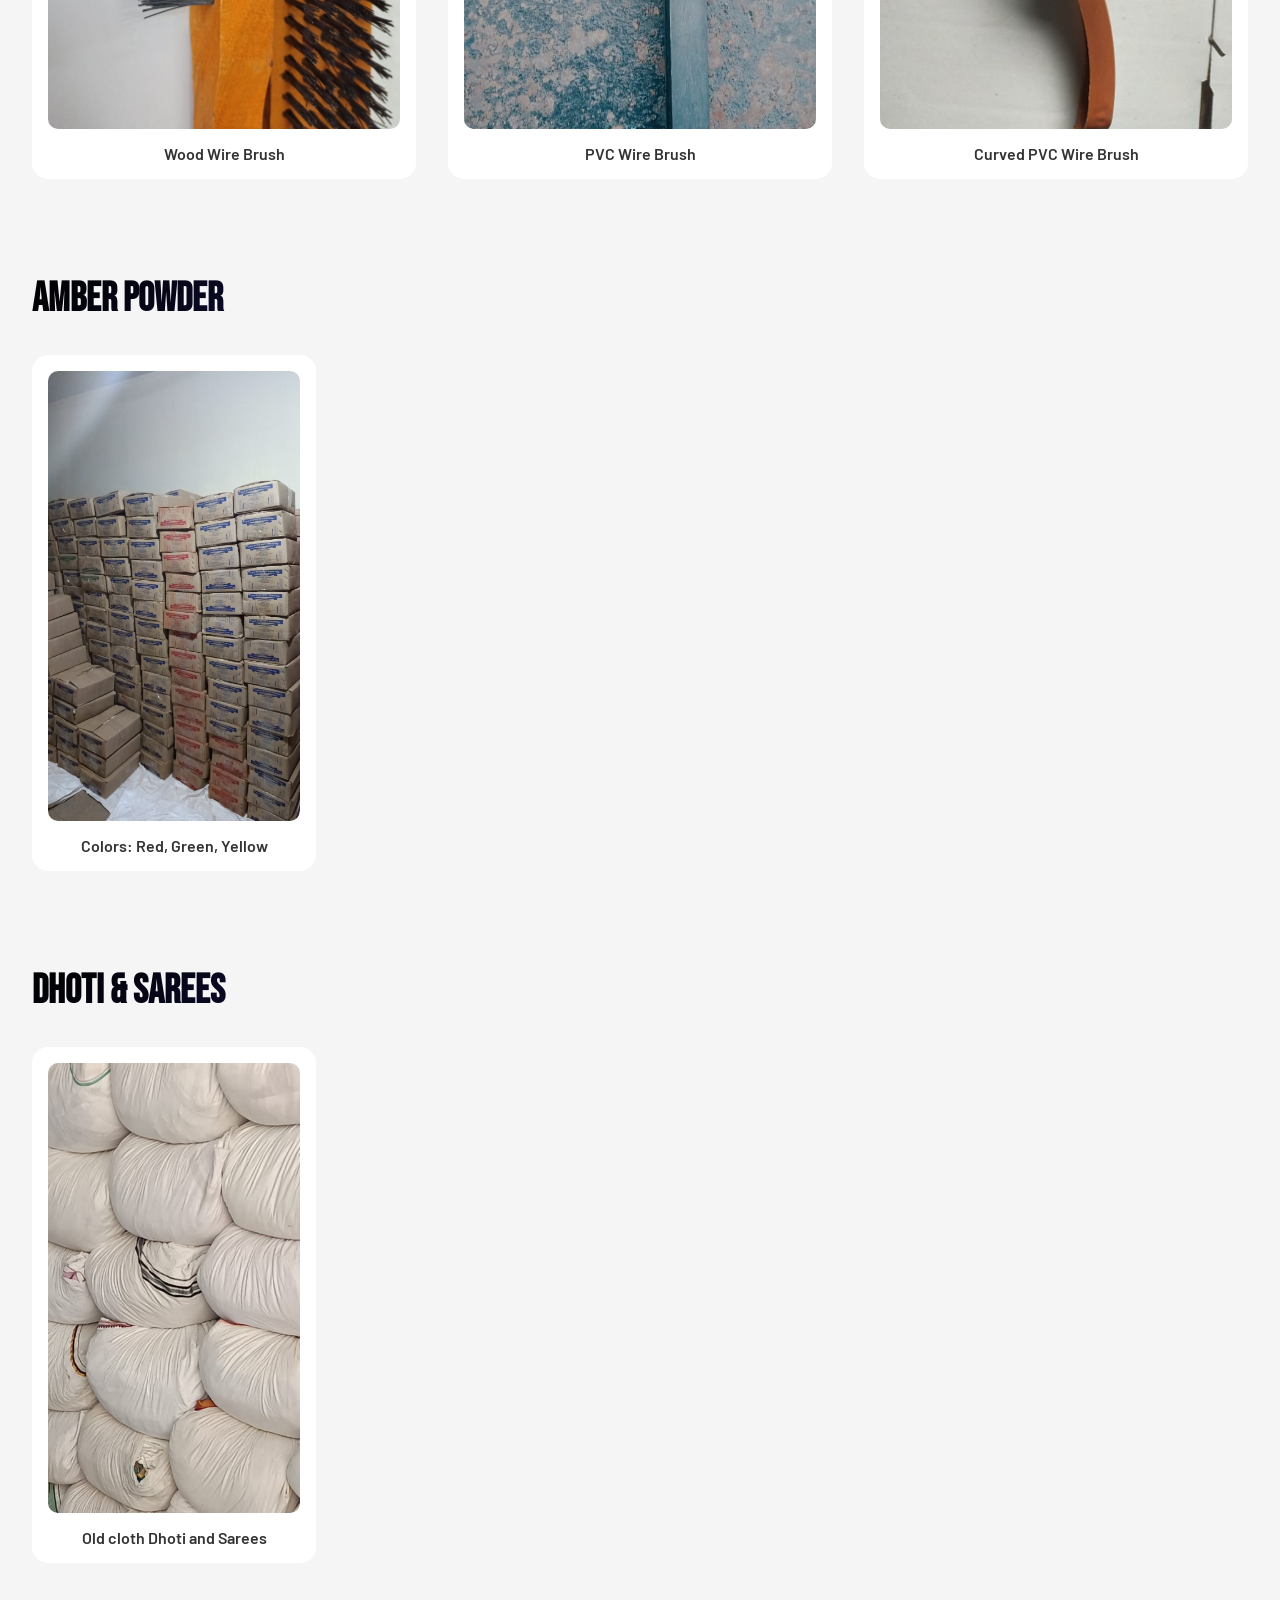
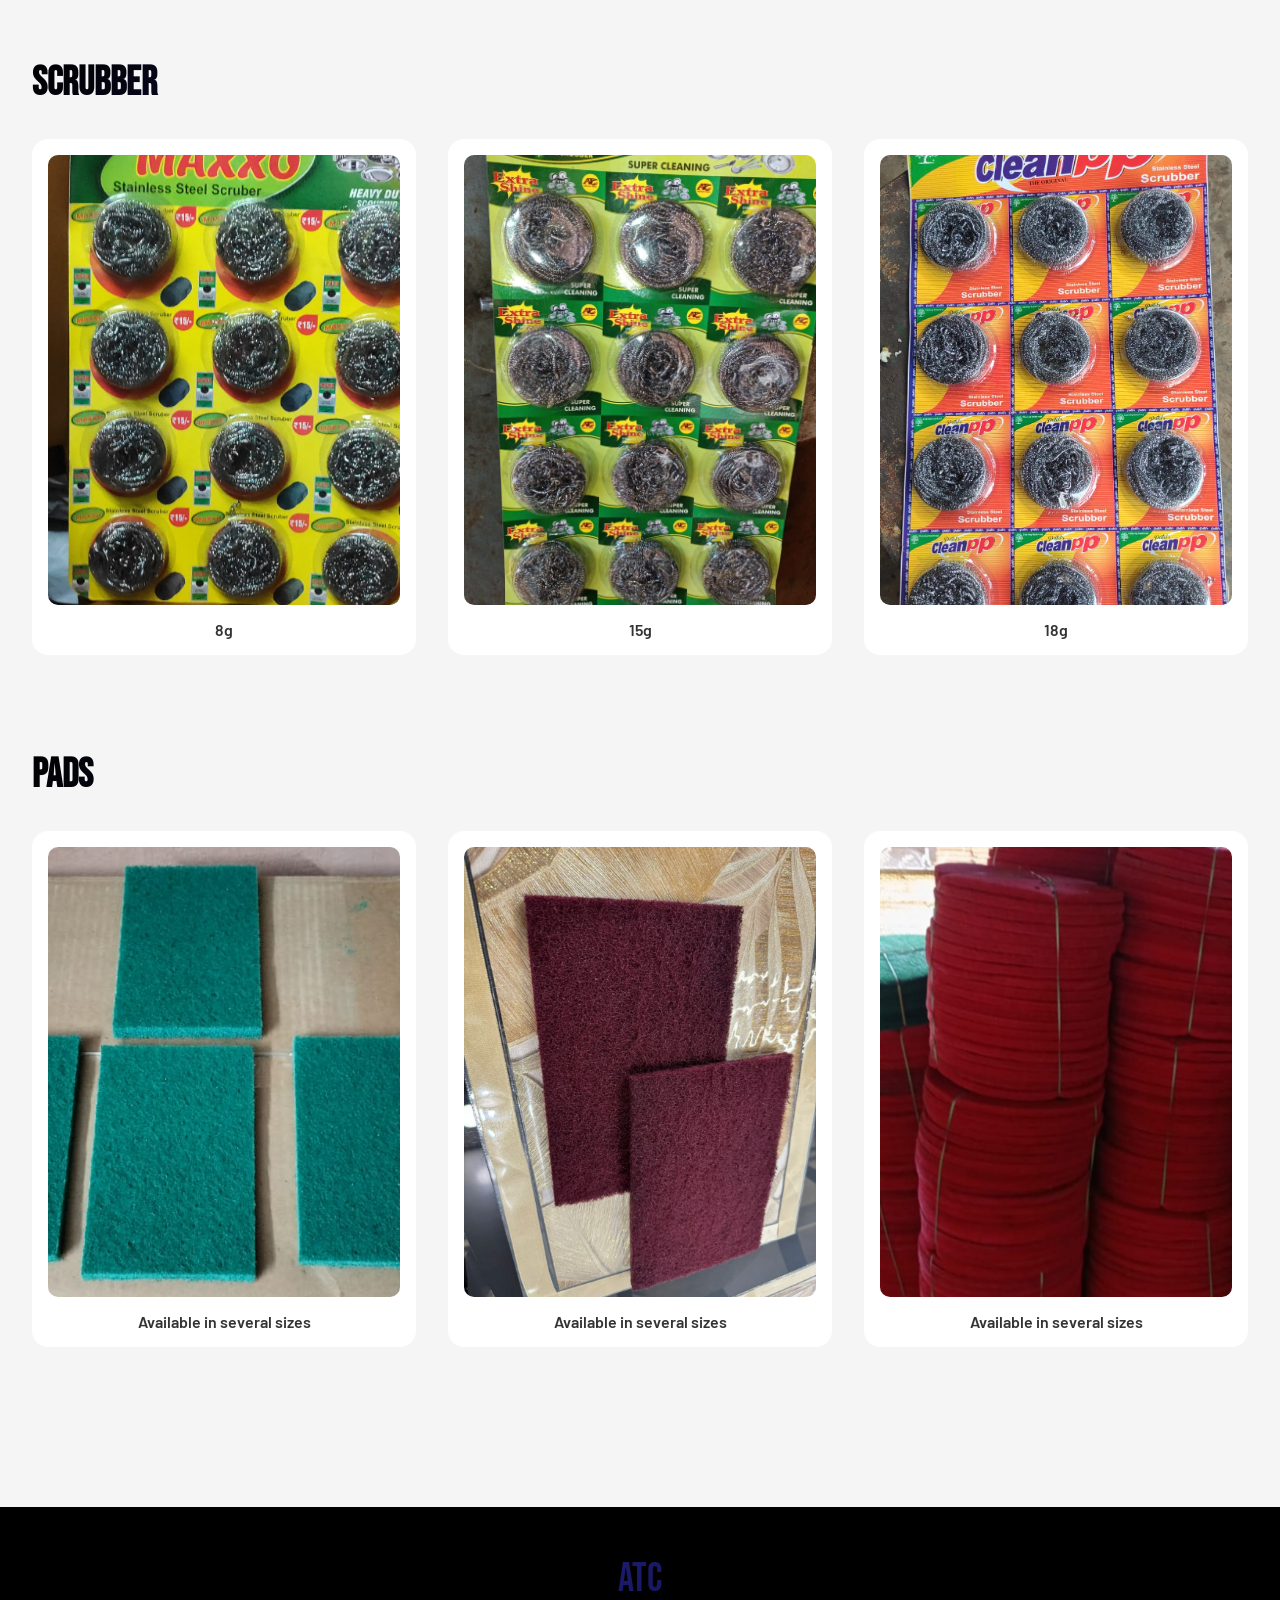
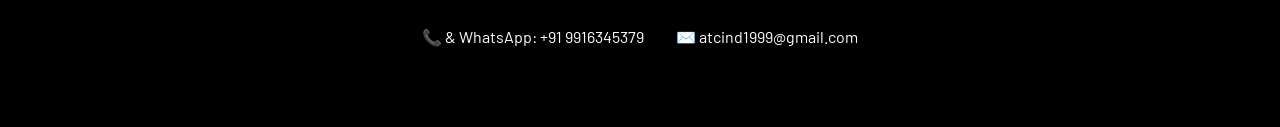
==== commit 604de9c8: "Update index.html" ====
--- a/products/index.html
+++ b/products/index.html
@@ -46,22 +46,22 @@
         </div>
 
         <div class="product-card">
-          <img src="../assests/images/steel70g.jpeg" alt="Steel Wool 70g">
+          <img src="../assests/images/steel70g.JPEG" alt="Steel Wool 70g">
           <p>70g</p>
         </div>
 
         <div class="product-card">
-          <img src="../assests/images/steel80g.jpeg" alt="Steel Wool 80g">
+          <img src="../assests/images/steel80g.JPEG" alt="Steel Wool 80g">
           <p>80g</p>
         </div>
 
         <div class="product-card">
-          <img src="../assests/images/steel100g.jpeg" alt="Steel Wool 100g">
+          <img src="../assests/images/Steel100g.JPEG" alt="Steel Wool 100g">
           <p>100g</p>
         </div>
 
         <div class="product-card">
-          <img src="../assests/images/steel150g.jpeg" alt="Steel Wool 150g">
+          <img src="../assests/images/steel150g.JPEG" alt="Steel Wool 150g">
           <p>150g</p>
         </div>
 
@@ -207,4 +207,4 @@
   </footer>
 
 </body>
-</html>+</html>
